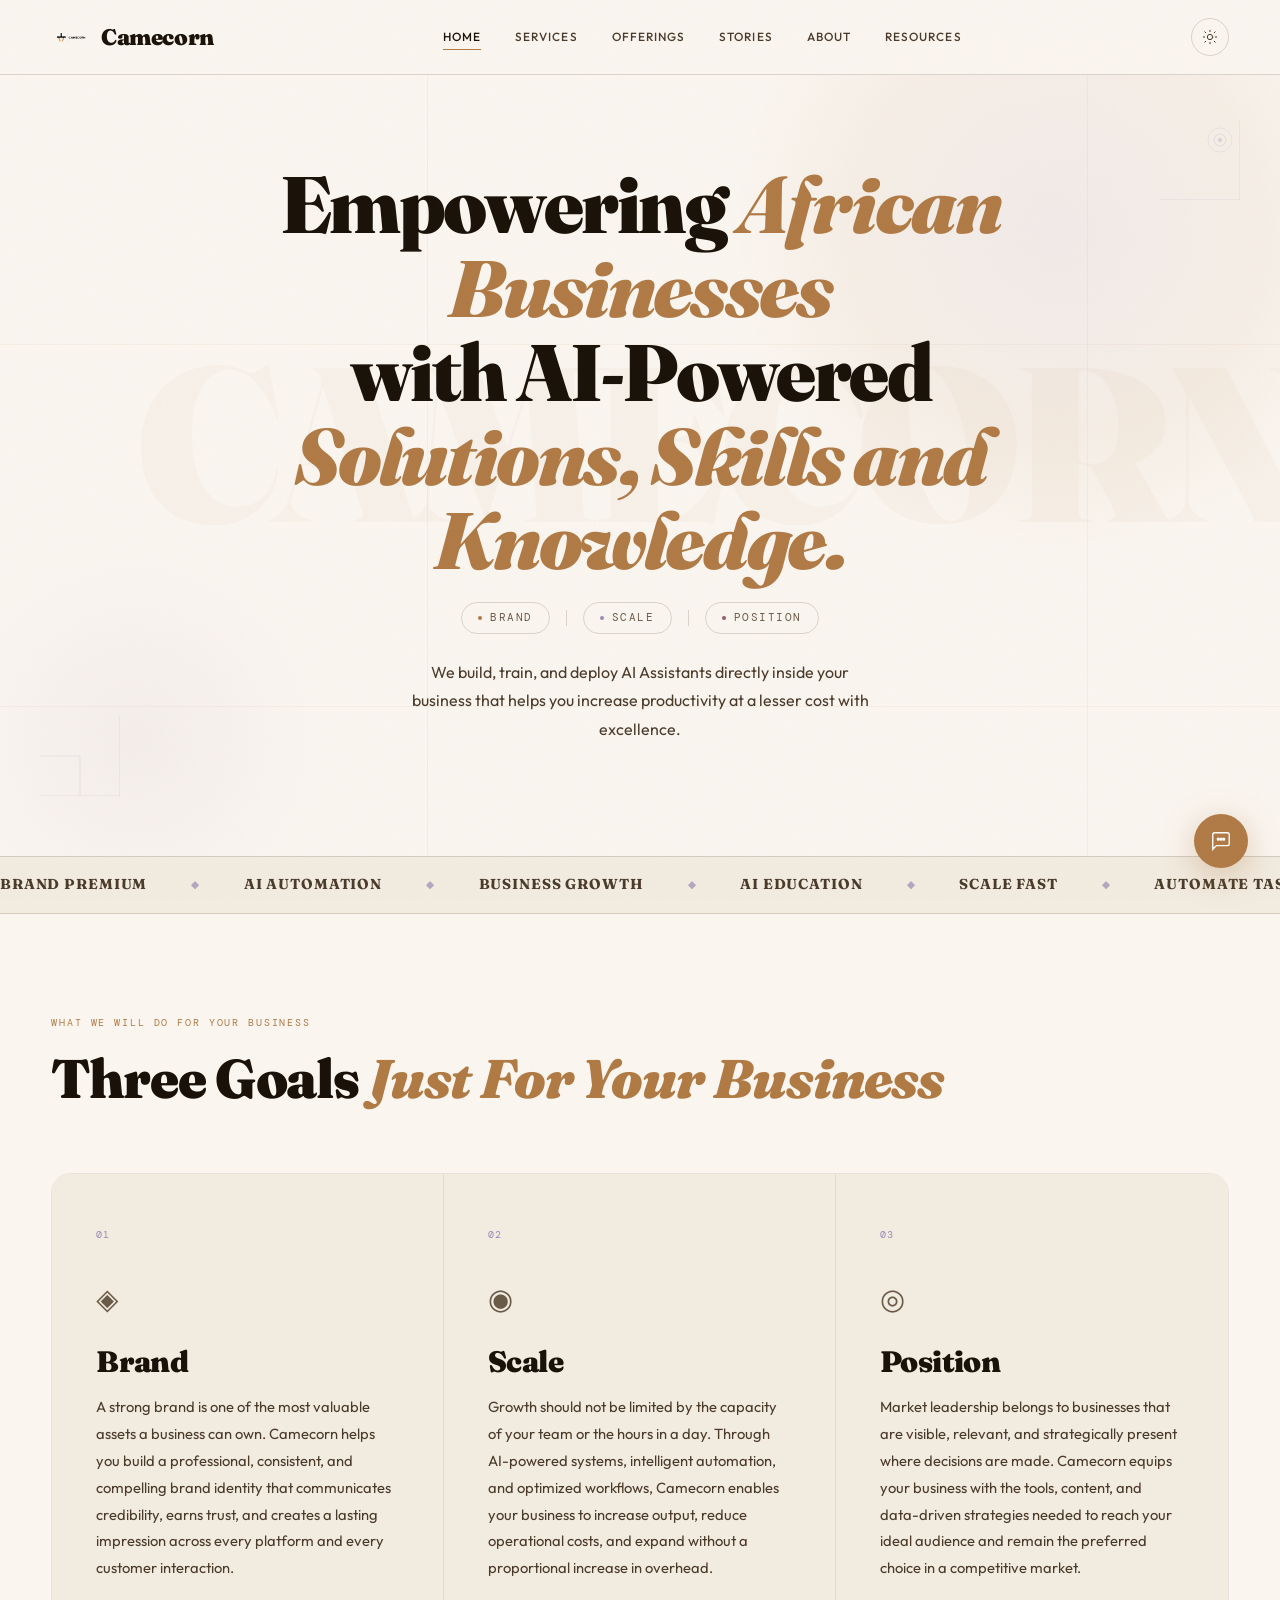
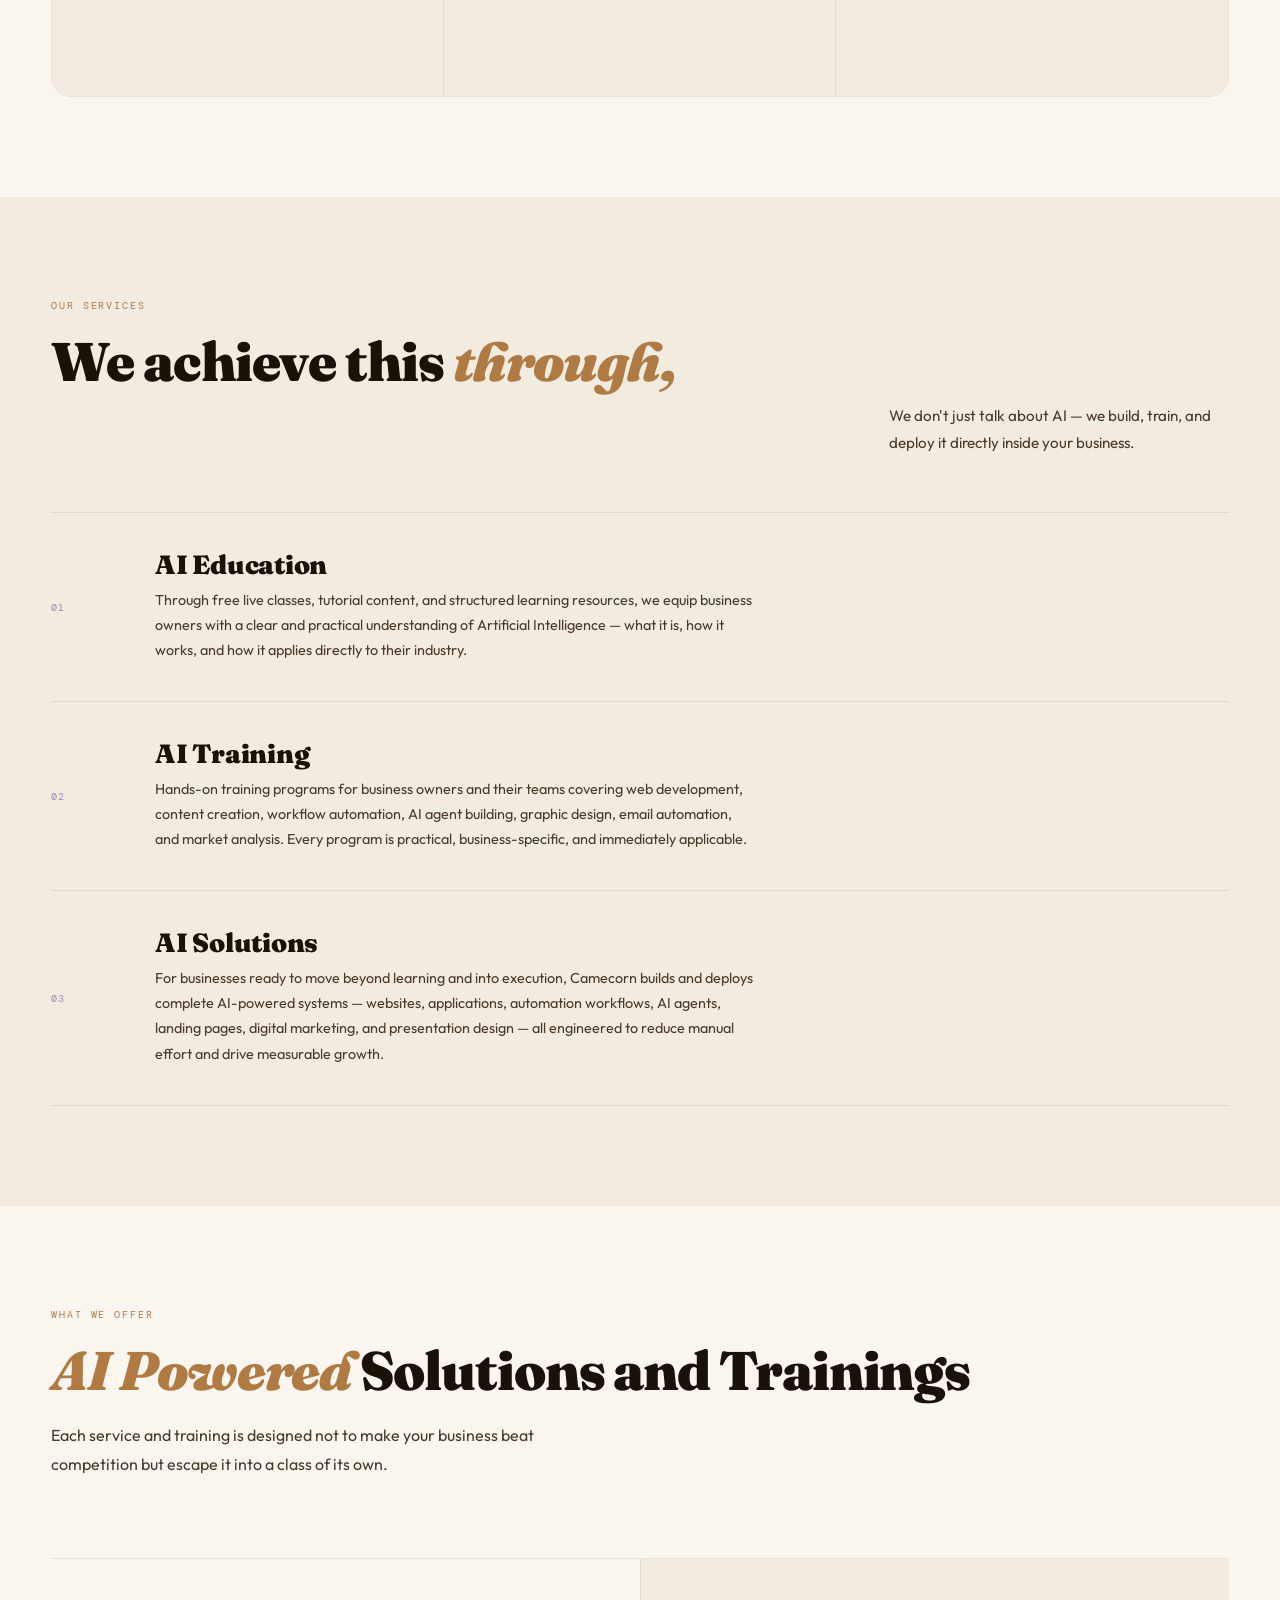
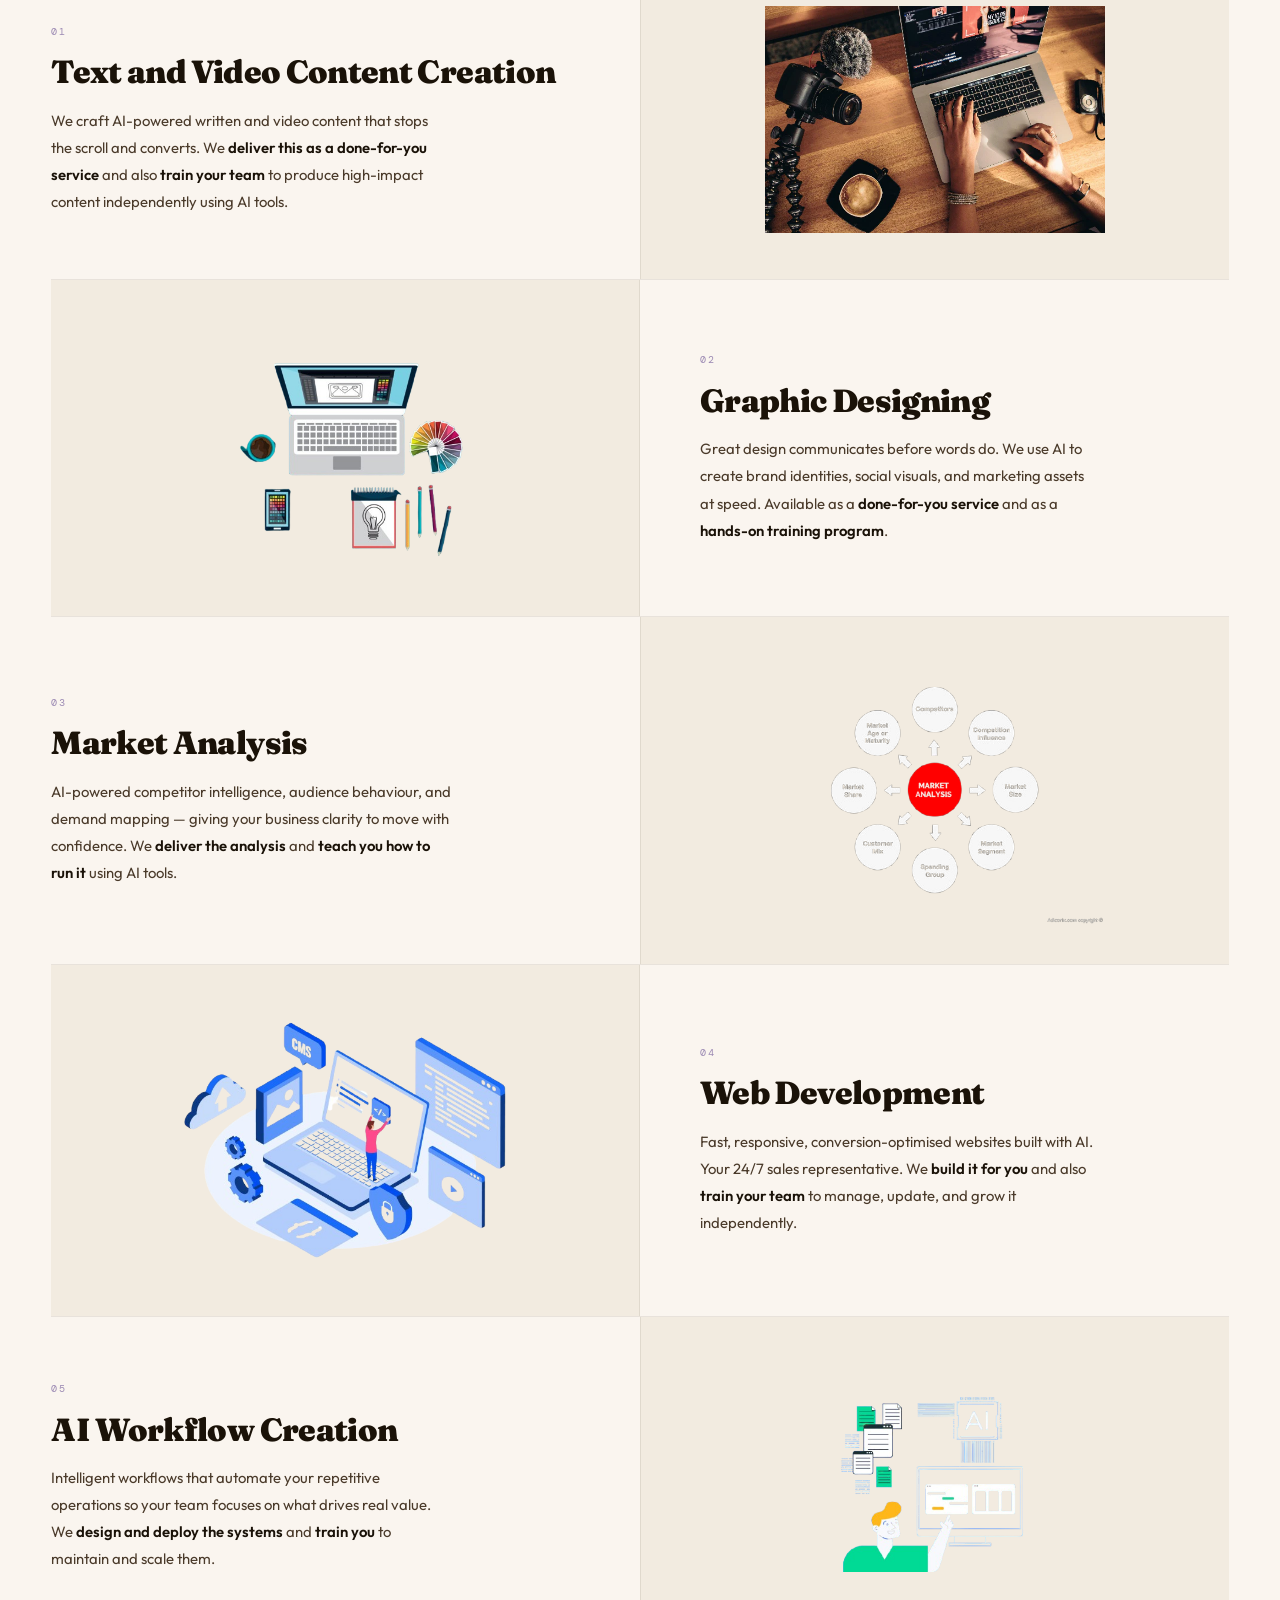
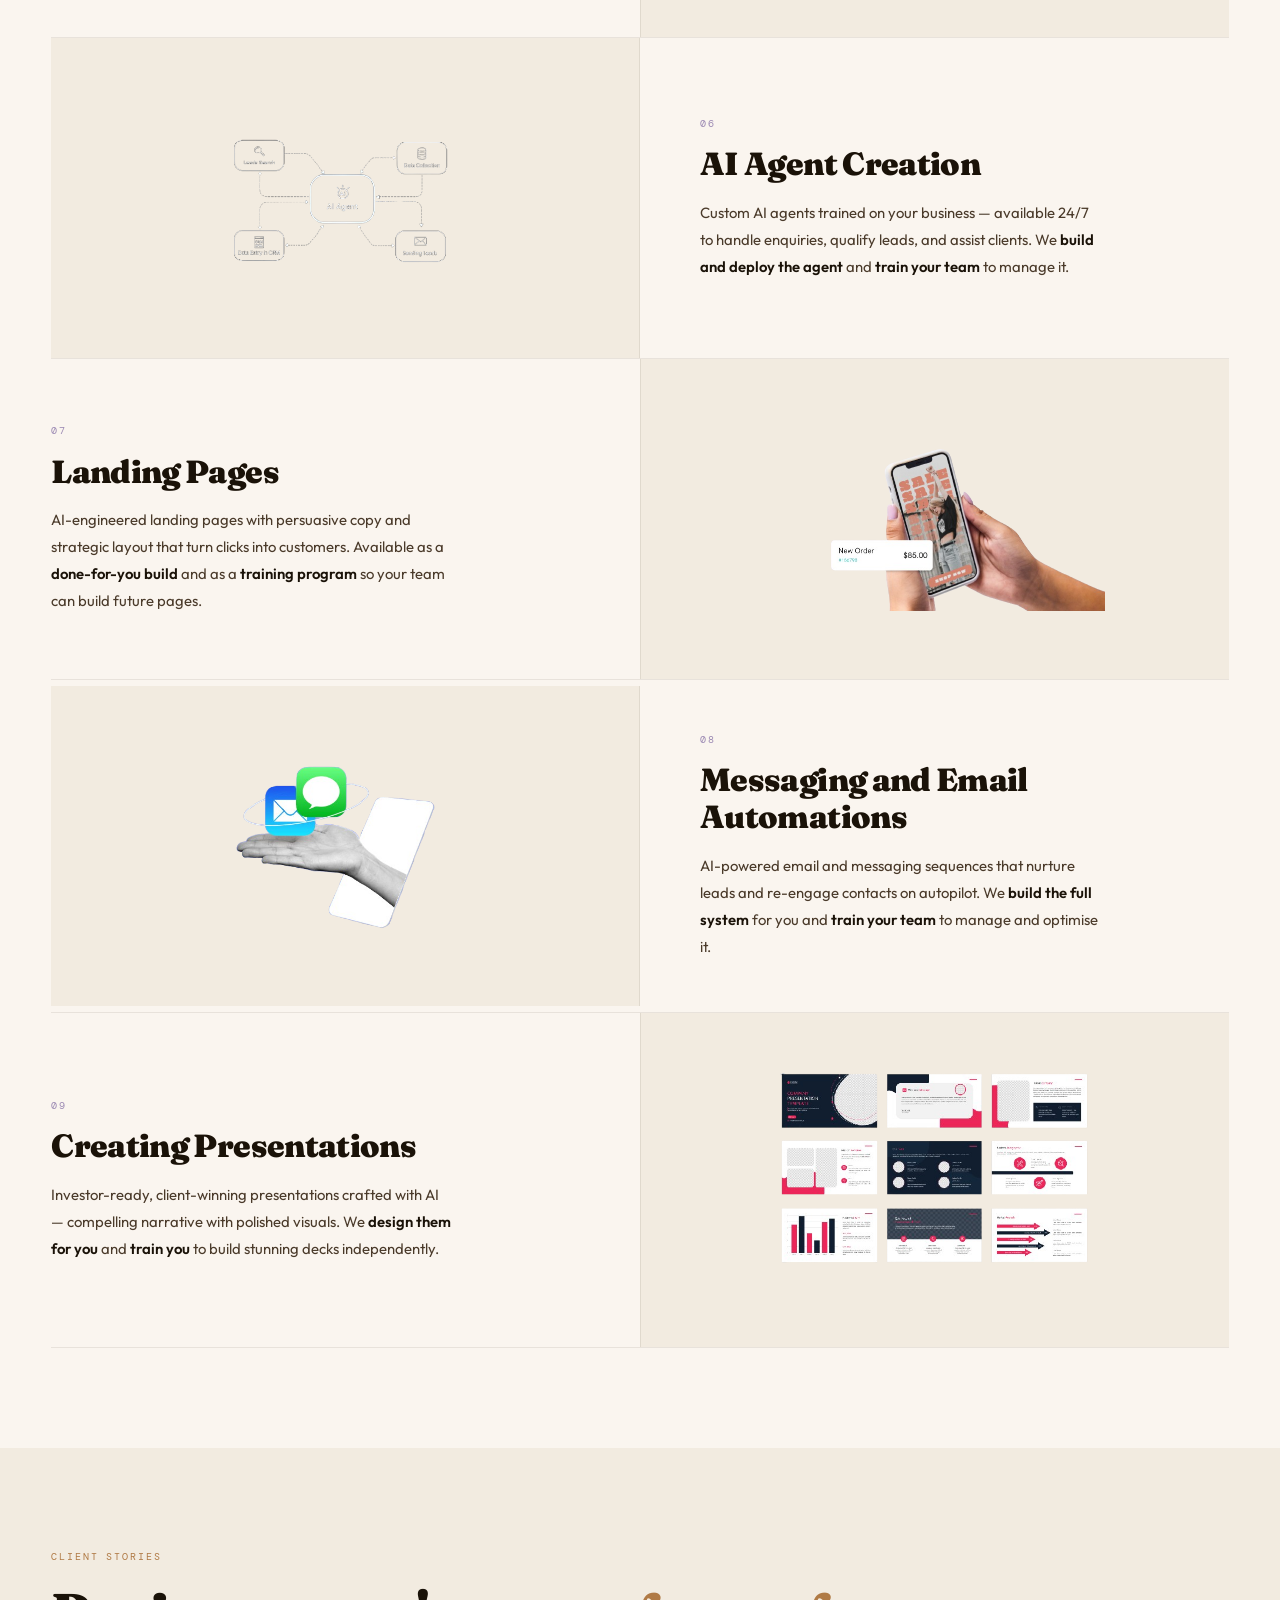
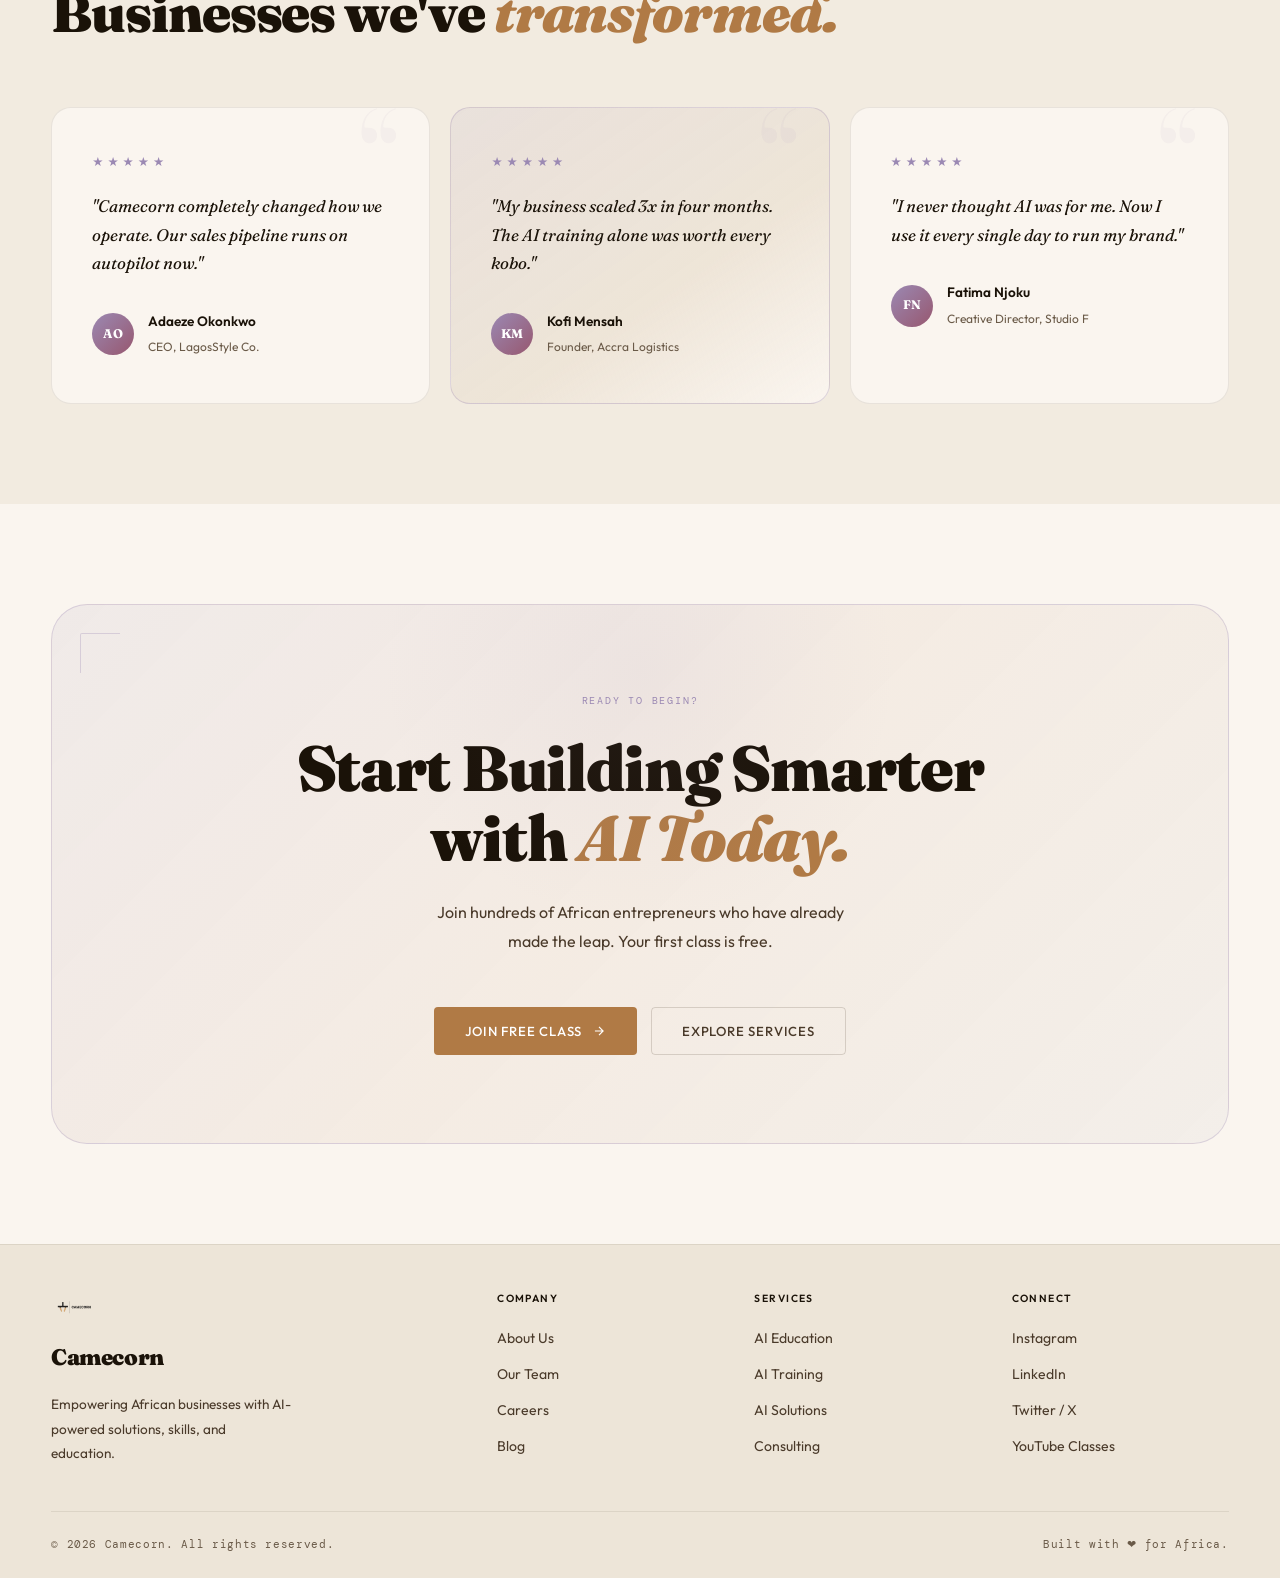
==== index.html @ fc7968c9 "Add files via upload added all html,css and js files" ====
<!DOCTYPE html>
<html lang="en" data-theme="light">
<head>
<meta charset="UTF-8">
<meta name="viewport" content="width=device-width, initial-scale=1.0">
<title>Camecorn — AI-Powered Solutions for African Businesses</title>
<link rel="preconnect" href="https://fonts.googleapis.com">
<link rel="preconnect" href="https://fonts.gstatic.com" crossorigin>
<link href="https://fonts.googleapis.com/css2?family=Fraunces:ital,opsz,wght@0,9..144,400;0,9..144,600;0,9..144,700;0,9..144,900;1,9..144,400;1,9..144,700&family=Outfit:wght@300;400;500;600&family=DM+Mono:wght@400;500&display=swap" rel="stylesheet">
<link rel="stylesheet" href="styles.css">
</head>
<body>

<div class="noise-overlay"></div>

<!-- HEADER -->
<header class="header" id="header">
  <div class="container nav">
    <a href="index.html" class="logo-wrap">
      <img src="hero-image.png" alt="Camecorn" class="logo-img">
      <span class="logo-text">Camecorn</span>
    </a>
    <nav class="nav-links" id="navLinks">
      <a href="#hero" class="nav-link">Home</a>
      <a href="#services" class="nav-link">Services</a>
      <a href="#offerings" class="nav-link">Offerings</a>
      <a href="#testimonials" class="nav-link">Stories</a>
      <a href="about.html" class="nav-link">About</a>
      <a href="resources.html" class="nav-link">Resources</a>
    </nav>
    <div class="nav-right">
      <button class="theme-toggle" id="themeToggle" aria-label="Toggle theme">
        <svg class="icon-sun" viewBox="0 0 24 24" fill="none" stroke="currentColor" stroke-width="1.5" stroke-linecap="round" stroke-linejoin="round">
          <circle cx="12" cy="12" r="4"/><line x1="12" y1="2" x2="12" y2="4"/><line x1="12" y1="20" x2="12" y2="22"/>
          <line x1="4.22" y1="4.22" x2="5.64" y2="5.64"/><line x1="18.36" y1="18.36" x2="19.78" y2="19.78"/>
          <line x1="2" y1="12" x2="4" y2="12"/><line x1="20" y1="12" x2="22" y2="12"/>
          <line x1="4.22" y1="19.78" x2="5.64" y2="18.36"/><line x1="18.36" y1="5.64" x2="19.78" y2="4.22"/>
        </svg>
        <svg class="icon-moon" viewBox="0 0 24 24" fill="none" stroke="currentColor" stroke-width="1.5" stroke-linecap="round" stroke-linejoin="round">
          <path d="M21 12.79A9 9 0 1 1 11.21 3 7 7 0 0 0 21 12.79z"/>
        </svg>
      </button>
    </div>
    <button class="hamburger" id="hamburger" aria-label="Menu">
      <span></span><span></span><span></span>
    </button>
  </div>
</header>

<!-- MOBILE MENU -->
<div class="mobile-menu" id="mobileMenu">
  <a href="#hero">Home</a>
  <a href="#services">Services</a>
  <a href="#offerings">Offerings</a>
  <a href="#testimonials">Stories</a>
  <a href="about.html">About</a>
  <a href="resources.html">Resources</a>
  <a href="#cta" class="btn-primary-mobile">Join Free Class →</a>
</div>

<!-- HERO -->
<section class="hero-section" id="hero">
  <div class="embers" id="embers"></div>

  <div class="hero-grid-lines">
    <div class="hgl hgl-v1"></div>
    <div class="hgl hgl-v2"></div>
    <div class="hgl hgl-h1"></div>
    <div class="hgl hgl-h2"></div>
  </div>

  <div class="hero-watermark" aria-hidden="true">CAMECORN</div>

  <div class="container hero-inner-text">

    

    <h1 class="hero-heading reveal-up" data-delay="100">
      Empowering <em>African Businesses</em><br>
      with AI-Powered <em>Solutions,
      Skills and Knowledge.</em>
    </h1>

    <!-- Brand / Scale / Position centred under headline -->
    <div class="hero-pillars reveal-up" data-delay="220">
      <div class="hero-pill brand">
        <span class="pdot"></span> Brand
      </div>
      <div class="hero-pill-divider"></div>
      <div class="hero-pill scale">
        <span class="pdot"></span> Scale
      </div>
      <div class="hero-pill-divider"></div>
      <div class="hero-pill pos">
        <span class="pdot"></span> Position
      </div>
    </div>

    <p class="hero-sub reveal-up" data-delay="320">
      We build, train, and deploy AI Assistants directly inside your business that helps you increase productivity at a lesser cost with excellence.
    </p>

  </div>

  <div class="hero-corner hero-corner-tr" aria-hidden="true">
    <svg viewBox="0 0 80 80" fill="none" xmlns="http://www.w3.org/2000/svg">
      <path d="M80 0 L80 80 L0 80" stroke="currentColor" stroke-width="1" opacity="0.2"/>
      <circle cx="60" cy="20" r="12" stroke="currentColor" stroke-width="0.8" opacity="0.18"/>
      <circle cx="60" cy="20" r="6" stroke="currentColor" stroke-width="0.8" opacity="0.25"/>
      <circle cx="60" cy="20" r="2" fill="currentColor" opacity="0.3"/>
    </svg>
  </div>
  <div class="hero-corner hero-corner-bl" aria-hidden="true">
    <svg viewBox="0 0 80 80" fill="none" xmlns="http://www.w3.org/2000/svg">
      <path d="M0 80 L80 80 L80 0" stroke="currentColor" stroke-width="1" opacity="0.2"/>
      <line x1="0" y1="40" x2="40" y2="40" stroke="currentColor" stroke-width="0.8" opacity="0.2"/>
      <line x1="40" y1="80" x2="40" y2="40" stroke="currentColor" stroke-width="0.8" opacity="0.2"/>
    </svg>
  </div>
</section>

<!-- MARQUEE TICKER -->
<div class="marquee-wrap">
  <div class="marquee-track">
    <span>Brand Premium</span><span class="dot">◆</span>
    <span>AI Automation</span><span class="dot">◆</span>
    <span>Business Growth</span><span class="dot">◆</span>
    <span>AI Education</span><span class="dot">◆</span>
    <span>Scale Fast</span><span class="dot">◆</span>
    <span>Automate Tasks</span><span class="dot">◆</span>
    <span>Innovate with AI</span><span class="dot">◆</span>
    <span>Position Visibly</span><span class="dot">◆</span>
    <span>AI Training</span><span class="dot">◆</span>
    <span>Scale Fast</span><span class="dot">◆</span>
    <span>Innovate with AI</span><span class="dot">◆</span>
    <span>Brand Premium</span><span class="dot">◆</span>
  </div>
</div>

<!-- PILLARS -->
<section class="section pillars-section" id="pillars">
  <div class="container">
    <div class="section-label reveal-up">What We Will Do For Your Business</div>
    <h2 class="section-heading reveal-up" data-delay="100">Three Goals <em>Just For Your Business</em></h2>
    <div class="pillars-grid">
      <div class="pillar-card reveal-up" data-delay="0">
        <div class="pillar-num">01</div>
        <div class="pillar-icon">◈</div>
        <h3>Brand</h3>
        <p>A strong brand is one of the most valuable assets a business can own. Camecorn helps you build a professional, consistent, and compelling brand identity that communicates credibility, earns trust, and creates a lasting impression across every platform and every customer interaction.</p>
        <div class="pillar-arrow">→</div>
      </div>
      <div class="pillar-card reveal-up" data-delay="150">
        <div class="pillar-num">02</div>
        <div class="pillar-icon">◉</div>
        <h3>Scale</h3>
        <p>Growth should not be limited by the capacity of your team or the hours in a day. Through AI-powered systems, intelligent automation, and optimized workflows, Camecorn enables your business to increase output, reduce operational costs, and expand without a proportional increase in overhead.</p>
        <div class="pillar-arrow">→</div>
      </div>
      <div class="pillar-card reveal-up" data-delay="300">
        <div class="pillar-num">03</div>
        <div class="pillar-icon">◎</div>
        <h3>Position</h3>
        <p>Market leadership belongs to businesses that are visible, relevant, and strategically present where decisions are made. Camecorn equips your business with the tools, content, and data-driven strategies needed to reach your ideal audience and remain the preferred choice in a competitive market.</p>
        <div class="pillar-arrow">→</div>
      </div>
    </div>
  </div>
</section>

<!-- SERVICES -->
<section class="section services-section" id="services">
  <div class="container">
    <div class="services-header">
      <div>
        <div class="section-label reveal-up">Our Services</div>
        <h2 class="section-heading reveal-up" data-delay="100">We achieve this <em>through,</em></h2>
      </div>
      <p class="services-desc reveal-up" data-delay="200">We don't just talk about AI — we build, train, and deploy it directly inside your business.</p>
    </div>
    <div class="services-list">
      <div class="service-row reveal-up" data-delay="0">
        <div class="service-num">01</div>
        <div class="service-content">
          <h3>AI Education</h3>
          <p>Through free live classes, tutorial content, and structured learning resources, we equip business owners with a clear and practical understanding of Artificial Intelligence — what it is, how it works, and how it applies directly to their industry.</p>
        </div>
      </div>
      <div class="service-row reveal-up" data-delay="100">
        <div class="service-num">02</div>
        <div class="service-content">
          <h3>AI Training</h3>
          <p>Hands-on training programs for business owners and their teams covering web development, content creation, workflow automation, AI agent building, graphic design, email automation, and market analysis. Every program is practical, business-specific, and immediately applicable.</p>
        </div>
      </div>
      <div class="service-row reveal-up" data-delay="200">
        <div class="service-num">03</div>
        <div class="service-content">
          <h3>AI Solutions</h3>
          <p>For businesses ready to move beyond learning and into execution, Camecorn builds and deploys complete AI-powered systems — websites, applications, automation workflows, AI agents, landing pages, digital marketing, and presentation design — all engineered to reduce manual effort and drive measurable growth.</p>
        </div>
      </div>
    </div>
  </div>
</section>

<!-- OFFERINGS -->
<section class="section offerings-section" id="offerings">
  <div class="container">
    <div class="section-label reveal-up">WHAT WE OFFER</div>
    <h2 class="section-heading reveal-up" data-delay="100"><em>AI Powered</em> Solutions and Trainings</h2>
    <p class="offerings-intro reveal-up" data-delay="200">Each service and training is designed not to make your business beat competition but escape it into a class of its own.</p>

    <div class="offerings-grid">

      <div class="offering-row reveal-up" data-delay="0">
        <div class="offering-content">
          <div class="offering-tag">01</div>
          <h3>Text and Video Content Creation</h3>
          <p>We craft AI-powered written and video content that stops the scroll and converts. We <strong>deliver this as a done-for-you service</strong> and also <strong>train your team</strong> to produce high-impact content independently using AI tools.</p>
        </div>
        <div class="offering-visual">
          <div class="offering-img-wrap">
            <div class=>
              <img src="content creation.webp" alt="Content Creation" class="offering-img" data-slot="1">
              <div class="offering-img-placeholder"><span>01</span><small>Add your image</small></div>
            </div>
          </div>
        </div>
      </div>

      <div class="offering-row reverse reveal-up" data-delay="100">
        <div class="offering-visual">
          <div class="offering-img-wrap">
            <div class=>
              <img src="graphics-removebg-preview.png" alt="Graphic Design" class="offering-img" data-slot="2">
              <div class="offering-img-placeholder"><span>02</span><small>Add your image</small></div>
            </div>
          </div>
        </div>
        <div class="offering-content">
          <div class="offering-tag">02</div>
          <h3>Graphic Designing</h3>
          <p>Great design communicates before words do. We use AI to create brand identities, social visuals, and marketing assets at speed. Available as a <strong>done-for-you service</strong> and as a <strong>hands-on training program</strong>.</p>
        </div>
      </div>

      <div class="offering-row reveal-up" data-delay="0">
        <div class="offering-content">
          <div class="offering-tag">03</div>
          <h3>Market Analysis</h3>
          <p>AI-powered competitor intelligence, audience behaviour, and demand mapping — giving your business clarity to move with confidence. We <strong>deliver the analysis</strong> and <strong>teach you how to run it</strong> using AI tools.</p>
        </div>
        <div class="offering-visual">
          <div class="offering-img-wrap">
            <div class=>
              <img src="Market-Analysis-Steps-by-Adloonix-removebg-preview.png" alt="Market Analysis" class="offering-img" data-slot="3">
              <div class="offering-img-placeholder"><span>03</span><small>Add your image</small></div>
            </div>
          </div>
        </div>
      </div>

      <div class="offering-row reverse reveal-up" data-delay="100">
        <div class="offering-visual">
          <div class="offering-img-wrap">
            <div class=>
              <img src="Best_Web_Designing_Company-min-removebg-preview.png" alt="Web Development" class="offering-img" data-slot="4">
              <div class="offering-img-placeholder"><span>04</span><small>Add your image</small></div>
            </div>
          </div>
        </div>
        <div class="offering-content">
          <div class="offering-tag">04</div>
          <h3>Web Development</h3>
          <p>Fast, responsive, conversion-optimised websites built with AI. Your 24/7 sales representative. We <strong>build it for you</strong> and also <strong>train your team</strong> to manage, update, and grow it independently.</p>
        </div>
      </div>

      <div class="offering-row reveal-up" data-delay="0">
        <div class="offering-content">
          <div class="offering-tag">05</div>
          <h3>AI Workflow Creation</h3>
          <p>Intelligent workflows that automate your repetitive operations so your team focuses on what drives real value. We <strong>design and deploy the systems</strong> and <strong>train you</strong> to maintain and scale them.</p>
        </div>
        <div class="offering-visual">
          <div class="offering-img-wrap">
            <div class=>
              <img src="workflow-removebg-preview.png" alt="AI Workflow" class="offering-img" data-slot="5">
              <div class="offering-img-placeholder"><span>05</span><small>Add your image</small></div>
            </div>
          </div>
        </div>
      </div>

      <div class="offering-row reverse reveal-up" data-delay="100">
        <div class="offering-visual">
          <div class="offering-img-wrap">
            <div class=>
              <img src="unnamed__3_-removebg-preview.png" alt="AI Agent Creation" class="offering-img" data-slot="6">
              <div class="offering-img-placeholder"><span>06</span><small>Add your image</small></div>
            </div>
          </div>
        </div>
        <div class="offering-content">
          <div class="offering-tag">06</div>
          <h3>AI Agent Creation</h3>
          <p>Custom AI agents trained on your business — available 24/7 to handle enquiries, qualify leads, and assist clients. We <strong>build and deploy the agent</strong> and <strong>train your team</strong> to manage it.</p>
        </div>
      </div>

      <div class="offering-row reveal-up" data-delay="0">
        <div class="offering-content">
          <div class="offering-tag">07</div>
          <h3>Landing Pages</h3>
          <p>AI-engineered landing pages with persuasive copy and strategic layout that turn clicks into customers. Available as a <strong>done-for-you build</strong> and as a <strong>training program</strong> so your team can build future pages.</p>
        </div>
        <div class="offering-visual">
          <div class="offering-img-wrap">
            <div class=>
              <img src="Blog-345-How-to-Create-a-landing-page-that-sells-AUCA-removebg-preview.png" alt="Landing Pages" class="offering-img" data-slot="7">
              <div class="offering-img-placeholder"><span>07</span><small>Add your image</small></div>
            </div>
          </div>
        </div>
      </div>

      <div class="offering-row reverse reveal-up" data-delay="100">
        <div class="offering-visual">
          <div class="offering-img-wrap">
            <div class=>
              <img src="email messaging.png" alt="Email Automation" class="offering-img" data-slot="8">
              <div class="offering-img-placeholder"><span>08</span><small>Add your image</small></div>
            </div>
          </div>
        </div>
        <div class="offering-content">
          <div class="offering-tag">08</div>
          <h3>Messaging and Email Automations</h3>
          <p>AI-powered email and messaging sequences that nurture leads and re-engage contacts on autopilot. We <strong>build the full system</strong> for you and <strong>train your team</strong> to manage and optimise it.</p>
        </div>
      </div>

      <div class="offering-row reveal-up" data-delay="0">
        <div class="offering-content">
          <div class="offering-tag">09</div>
          <h3>Creating Presentations</h3>
          <p>Investor-ready, client-winning presentations crafted with AI — compelling narrative with polished visuals. We <strong>design them for you</strong> and <strong>train you</strong> to build stunning decks independently.</p>
        </div>
        <div class="offering-visual">
          <div class="offering-img-wrap">
            <div class=>
              <img src="powerpoint-removebg-preview.png" alt="Presentations" class="offering-img" data-slot="9">
              <div class="offering-img-placeholder"><span>09</span><small>Add your image</small></div>
            </div>
          </div>
        </div>
      </div>

    </div>
  </div>
</section>

<!-- TESTIMONIALS -->
<section class="section testimonials-section" id="testimonials">
  <div class="container">
    <div class="section-label reveal-up">Client Stories</div>
    <h2 class="section-heading reveal-up" data-delay="100">Businesses we've <em>transformed.</em></h2>
    <div class="testimonials-grid">
      <div class="testi-card reveal-up" data-delay="0">
        <div class="testi-stars">★★★★★</div>
        <blockquote>"Camecorn completely changed how we operate. Our sales pipeline runs on autopilot now."</blockquote>
        <div class="testi-author">
          <div class="testi-avatar">AO</div>
          <div><strong>Adaeze Okonkwo</strong><span>CEO, LagosStyle Co.</span></div>
        </div>
      </div>
      <div class="testi-card featured reveal-up" data-delay="150">
        <div class="testi-stars">★★★★★</div>
        <blockquote>"My business scaled 3x in four months. The AI training alone was worth every kobo."</blockquote>
        <div class="testi-author">
          <div class="testi-avatar">KM</div>
          <div><strong>Kofi Mensah</strong><span>Founder, Accra Logistics</span></div>
        </div>
      </div>
      <div class="testi-card reveal-up" data-delay="300">
        <div class="testi-stars">★★★★★</div>
        <blockquote>"I never thought AI was for me. Now I use it every single day to run my brand."</blockquote>
        <div class="testi-author">
          <div class="testi-avatar">FN</div>
          <div><strong>Fatima Njoku</strong><span>Creative Director, Studio F</span></div>
        </div>
      </div>
    </div>
  </div>
</section>

<!-- CTA -->
<section class="section cta-section" id="cta">
  <div class="container">
    <div class="cta-inner reveal-up">
      <div class="cta-label">Ready to Begin?</div>
      <h2 class="cta-heading">Start Building Smarter<br>with <em>AI Today.</em></h2>
      <p>Join hundreds of African entrepreneurs who have already made the leap. Your first class is free.</p>
      <div class="cta-actions">
        <button class="btn-primary magnetic" data-magnetic>
          Join Free Class
          <svg width="14" height="14" viewBox="0 0 24 24" fill="none" stroke="currentColor" stroke-width="2"><path d="M5 12h14M12 5l7 7-7 7"/></svg>
        </button>
        <button class="btn-ghost-light magnetic" data-magnetic>Explore Services</button>
      </div>
    </div>
  </div>
</section>

<!-- FOOTER -->
<footer class="footer">
  <div class="container footer-inner">
    <div class="footer-brand">
      <img src="hero-image.png" alt="Camecorn" style="width:44px;opacity:0.85;">
      <span class="logo-text">Camecorn</span>
      <p>Empowering African businesses with AI-powered solutions, skills, and education.</p>
    </div>
    <div class="footer-links">
      <div class="footer-col">
        <strong>Company</strong>
        <a href="about.html">About Us</a>
        <a href="#">Our Team</a>
        <a href="#">Careers</a>
        <a href="#">Blog</a>
      </div>
      <div class="footer-col">
        <strong>Services</strong>
        <a href="#services">AI Education</a>
        <a href="#services">AI Training</a>
        <a href="#services">AI Solutions</a>
        <a href="#">Consulting</a>
      </div>
      <div class="footer-col">
        <strong>Connect</strong>
        <a href="#">Instagram</a>
        <a href="#">LinkedIn</a>
        <a href="#">Twitter / X</a>
        <a href="resources.html">YouTube Classes</a>
      </div>
    </div>
  </div>
  <div class="footer-bottom container">
    <p>© 2026 Camecorn. All rights reserved.</p>
    <p>Built with ❤ for Africa.</p>
  </div>
</footer>

<!-- CHATBOT — icon only -->
<div class="chatbot-trigger" id="chatbotTrigger" aria-label="Open AI Assistant">
  <svg viewBox="0 0 24 24" fill="none" stroke="currentColor" stroke-width="1.5" class="chat-icon-open">
    <path d="M21 15a2 2 0 0 1-2 2H7l-4 4V5a2 2 0 0 1 2-2h14a2 2 0 0 1 2 2z"/>
    <circle cx="9" cy="10" r="1" fill="currentColor"/>
    <circle cx="12" cy="10" r="1" fill="currentColor"/>
    <circle cx="15" cy="10" r="1" fill="currentColor"/>
  </svg>
  <svg viewBox="0 0 24 24" fill="none" stroke="currentColor" stroke-width="2" class="chat-icon-close" style="display:none">
    <line x1="18" y1="6" x2="6" y2="18"/><line x1="6" y1="6" x2="18" y2="18"/>
  </svg>
</div>

<div class="chatbot-window" id="chatbotWindow">
  <div class="chatbot-header">
    <div class="chatbot-header-info">
      <div class="chatbot-avatar">
        <svg viewBox="0 0 24 24" fill="none" stroke="currentColor" stroke-width="1.5" width="20" height="20">
          <rect x="3" y="11" width="18" height="10" rx="2"/>
          <path d="M9 11V7a3 3 0 0 1 6 0v4"/>
          <circle cx="12" cy="16" r="1" fill="currentColor"/>
        </svg>
      </div>
      <div>
        <strong>Camecorn AI</strong>
        <span class="chatbot-status"><span class="chatbot-status-dot"></span> Online</span>
      </div>
    </div>
    <button class="chatbot-close" id="chatbotClose" aria-label="Close chat">
      <svg viewBox="0 0 24 24" fill="none" stroke="currentColor" stroke-width="2" width="16" height="16">
        <line x1="18" y1="6" x2="6" y2="18"/><line x1="6" y1="6" x2="18" y2="18"/>
      </svg>
    </button>
  </div>
  <div class="chatbot-messages" id="chatbotMessages">
    <div class="chat-msg bot">
      <div class="chat-bubble">Hello! 👋 I'm Camecorn's AI assistant. Ask me anything about our services, training programs, or how we can grow your business.</div>
    </div>
    <div class="chat-quick-replies" id="quickReplies">
      <button class="quick-reply" data-msg="What services do you offer?">Our Services</button>
      <button class="quick-reply" data-msg="Tell me about AI training programs">AI Training</button>
      <button class="quick-reply" data-msg="How much does it cost?">Pricing</button>
      <button class="quick-reply" data-msg="How do I get started?">Get Started</button>
    </div>
  </div>
  <div class="chatbot-input-area">
    <input type="text" class="chatbot-input" id="chatbotInput" placeholder="Ask me anything…" autocomplete="off">
    <button class="chatbot-send" id="chatbotSend" aria-label="Send">
      <svg viewBox="0 0 24 24" fill="none" stroke="currentColor" stroke-width="2" width="16" height="16">
        <line x1="22" y1="2" x2="11" y2="13"/><polygon points="22 2 15 22 11 13 2 9 22 2"/>
      </svg>
    </button>
  </div>
</div>

<script src="main.js"></script>
</body>
</html>
---- styles.css ----
/* =============================================
   CAMECORN — WARM EARTH EDITORIAL
   Palette: #b07a45 · #af635a · #97576f · #49506e · #9b89b3 · #FFFFFF
============================================= */

@import url('https://fonts.googleapis.com/css2?family=Fraunces:ital,opsz,wght@0,9..144,400;0,9..144,600;0,9..144,700;0,9..144,900;1,9..144,400;1,9..144,700&family=Outfit:wght@300;400;500;600&family=DM+Mono:wght@400;500&display=swap');

:root {
  --font-display: 'Fraunces', Georgia, serif;
  --font-body:    'Outfit', system-ui, sans-serif;
  --font-mono:    'DM Mono', monospace;
  --sp-xl:  70px;
  --sp-2xl: 100px;
  --sp-lg:  45px;
  --r-sm: 4px; --r-md: 10px; --r-lg: 20px; --r-xl: 36px;
  --ease: cubic-bezier(0.23, 1, 0.32, 1);
}

:root, [data-theme="light"] {
  --bg:            #faf5ef;
  --bg-2:          #f2ebe0;
  --bg-3:          #e9dfd2;
  --fg:            #1a1208;
  --text:          #4a3a2a;
  --text-muted:    #6a5a48;
  --accent:        #b07a45;
  --accent-alt:    #af635a;
  --accent-mauve:  #97576f;
  --accent-slate:  #49506e;
  --accent-lav:    #9b89b3;
  --accent-glow:   rgba(176,122,69,0.08);
  --accent-border: rgba(176,122,69,0.28);
  --lav-glow:      rgba(155,137,179,0.10);
  --lav-border:    rgba(155,137,179,0.30);
  --border:        rgba(74,58,42,0.10);
  --border-soft:   rgba(74,58,42,0.18);
  --surface:       rgba(250,245,239,0.96);
  --noise-opacity: 0.022;
  --footer-bg:     #ede5d8;
  --offering-bg:   rgba(242,235,224,0.7);
  --offering-border: rgba(176,122,69,0.22);
}

[data-theme="dark"] {
  --bg:            #0e0c0b;
  --bg-2:          #161210;
  --bg-3:          #1e1916;
  --fg:            #f5ede4;
  --text:          #c8b49a;
  --text-muted:    #8a7a68;
  --accent:        #b07a45;
  --accent-alt:    #af635a;
  --accent-mauve:  #97576f;
  --accent-slate:  #49506e;
  --accent-lav:    #9b89b3;
  --accent-glow:   rgba(176,122,69,0.10);
  --accent-border: rgba(176,122,69,0.22);
  --lav-glow:      rgba(155,137,179,0.10);
  --lav-border:    rgba(155,137,179,0.22);
  --border:        rgba(200,180,154,0.07);
  --border-soft:   rgba(200,180,154,0.13);
  --surface:       rgba(22,18,16,0.95);
  --noise-opacity: 0.030;
  --footer-bg:     #090806;
  --offering-bg:   rgba(22,18,16,0.6);
  --offering-border: rgba(176,122,69,0.18);
}

/* RESET */
*, *::before, *::after { margin:0; padding:0; box-sizing:border-box; }
html { scroll-behavior:smooth; font-size:16px; }
body {
  font-family: var(--font-body);
  background: var(--bg);
  color: var(--text);
  line-height: 1.65;
  overflow-x: hidden;
  transition: background 0.4s ease, color 0.4s ease;
}
h1,h2,h3,h4,h5 {
  font-family: var(--font-display);
  line-height: 1.08;
  font-weight: 900;
  letter-spacing: -0.02em;
}
em { font-style: italic; color: var(--accent); }
img { max-width:100%; display:block; }
a { text-decoration:none; color:inherit; }
button { cursor:pointer; }

/* NOISE */
.noise-overlay {
  position:fixed; inset:0; pointer-events:none; z-index:9999;
  opacity: var(--noise-opacity);
  background-image: url("data:image/svg+xml,%3Csvg viewBox='0 0 256 256' xmlns='http://www.w3.org/2000/svg'%3E%3Cfilter id='noise'%3E%3CfeTurbulence type='fractalNoise' baseFrequency='0.9' numOctaves='4' stitchTiles='stitch'/%3E%3C/filter%3E%3Crect width='100%25' height='100%25' filter='url(%23noise)'/%3E%3C/svg%3E");
  background-size: 200px 200px;
}

/* CONTAINER */
.container { width:92%; max-width:1200px; margin:0 auto; }

/* ============ HEADER ============ */
.header {
  position: fixed;
  top:0; left:0; right:0;
  z-index: 1000;
  background: var(--surface);
  backdrop-filter: blur(24px);
  -webkit-backdrop-filter: blur(24px);
  border-bottom: 1px solid var(--border-soft);
  transition: background 0.5s ease;
}
.nav {
  display:flex; align-items:center; justify-content:space-between;
  padding: 18px 0;
}
.logo-wrap { display:flex; align-items:center; gap:12px; }
.logo-img { width:38px; height:auto; }
.logo-text {
  font-family: var(--font-display);
  font-size: 1.4rem; font-weight:900; color:var(--fg); letter-spacing:-0.02em;
}
.nav-links { display:flex; gap:34px; list-style:none; }
.nav-link {
  font-family: var(--font-body);
  font-size: 0.74rem; font-weight:500; color:var(--text);
  letter-spacing: 0.09em; text-transform:uppercase;
  position:relative; transition:color 0.3s;
}
.nav-link::after {
  content:''; position:absolute; bottom:-3px; left:0;
  width:0; height:1px; background:var(--accent);
  transition: width 0.35s var(--ease);
}
.nav-link:hover { color:var(--fg); }
.nav-link:hover::after, .nav-link.active::after { width:100%; }
.nav-link.active { color:var(--fg); }

.nav-right { display:flex; align-items:center; gap:14px; }

.theme-toggle {
  width:38px; height:38px; border-radius:50%;
  background:transparent; border:1px solid var(--border-soft);
  display:flex; align-items:center; justify-content:center;
  color:var(--text);
  transition: border-color 0.3s, background 0.3s, color 0.3s;
}
.theme-toggle:hover {
  border-color:var(--lav-border); background:var(--lav-glow); color:var(--accent-lav);
}
.theme-toggle svg { width:16px; height:16px; }
.icon-sun { display:none; } .icon-moon { display:block; }
[data-theme="light"] .icon-sun  { display:block; }
[data-theme="light"] .icon-moon { display:none; }
[data-theme="dark"]  .icon-sun  { display:none; }
[data-theme="dark"]  .icon-moon { display:block; }

.hamburger {
  display:none; flex-direction:column; gap:5px;
  background:none; border:none; padding:4px;
}
.hamburger span {
  display:block; width:22px; height:1.5px;
  background:var(--text); transition:all 0.3s ease; transform-origin:center;
}
.hamburger.open span:nth-child(1) { transform:translateY(6.5px) rotate(45deg); }
.hamburger.open span:nth-child(2) { opacity:0; }
.hamburger.open span:nth-child(3) { transform:translateY(-6.5px) rotate(-45deg); }

/* ============ MOBILE MENU ============ */
.mobile-menu {
  position:fixed; inset:0; background:var(--bg); z-index:900;
  display:flex; flex-direction:column; align-items:center; justify-content:center;
  gap:36px; opacity:0; pointer-events:none; transition:opacity 0.4s ease;
}
.mobile-menu.open { opacity:1; pointer-events:all; }
.mobile-menu a {
  font-family:var(--font-display); font-size:2.8rem; font-weight:900;
  color:var(--fg); letter-spacing:-0.02em; transition:color 0.3s;
}
.mobile-menu a:hover { color:var(--accent); }
.btn-primary-mobile {
  font-family:var(--font-body); font-size:0.85rem; font-weight:500;
  letter-spacing:0.08em; text-transform:uppercase;
  background:var(--accent); color:#fff; padding:14px 40px; border-radius:var(--r-sm);
}

/* ============ HERO ============ */
/* Nav height is ~74px; push hero down so nothing overlaps */
.hero-section {
  min-height: calc(100vh - 74px);
  margin-top: 30px;
  display:flex; align-items:center; justify-content:center;
  position:relative; overflow:hidden; background:var(--bg);
  padding: 80px 0 60px;
}
.hero-section::before {
  content:''; position:absolute; top:-15%; right:-8%;
  width:650px; height:650px;
  background:radial-gradient(ellipse at center,rgba(155,137,179,0.10) 0%,rgba(176,122,69,0.06) 45%,transparent 70%);
  pointer-events:none;
}
.hero-section::after {
  content:''; position:absolute; bottom:-10%; left:-5%;
  width:400px; height:400px;
  background:radial-gradient(ellipse at center,rgba(155,137,179,0.07) 0%,transparent 65%);
  pointer-events:none;
}
.hero-grid-lines { position:absolute; inset:0; pointer-events:none; }
.hgl { position:absolute; background:var(--accent-border); opacity:0.25; }
.hgl-v1 { top:0; bottom:0; left:33.33%; width:1px; }
.hgl-v2 { top:0; bottom:0; right:15%; width:1px; }
.hgl-h1 { left:0; right:0; top:38%; height:1px; }
.hgl-h2 { left:0; right:0; bottom:18%; height:1px; }

.hero-watermark {
  position:absolute; right:-2%; top:50%; transform:translateY(-50%);
  font-family:var(--font-display); font-size:clamp(100px,18vw,220px);
  font-weight:900; color:var(--accent); opacity:0.035;
  letter-spacing:-0.04em; white-space:nowrap;
  pointer-events:none; line-height:1; user-select:none;
}
.embers { position:absolute; inset:0; pointer-events:none; overflow:hidden; }
.ember-particle {
  position:absolute; width:2px; height:2px;
  background:var(--accent); border-radius:50%;
  animation:floatEmber linear infinite; opacity:0;
}
@keyframes floatEmber {
  0%   { transform:translateY(100vh) translateX(0) scale(1); opacity:0; }
  10%  { opacity:0.4; }
  90%  { opacity:0.12; }
  100% { transform:translateY(-100px) translateX(var(--drift)) scale(0.2); opacity:0; }
}

/* Hero inner — centred */
.hero-inner-text {
  position:relative; z-index:2; width:100%;
  text-align:center; display:flex; flex-direction:column; align-items:center;
}
.badge {
  display:inline-flex; align-items:center; gap:8px;
  font-family:var(--font-mono); font-size:0.68rem;
  letter-spacing:0.12em; text-transform:uppercase;
  color:var(--accent-lav); border:1px solid var(--lav-border);
  background:var(--lav-glow); padding:7px 16px;
  border-radius:100px; margin-bottom:28px;
}
.badge-dot {
  width:5px; height:5px; background:var(--accent-lav);
  border-radius:50%; animation:pulse 2.5s infinite;
}
@keyframes pulse {
  0%,100% { transform:scale(1); opacity:1; }
  50%      { transform:scale(1.8); opacity:0.4; }
}
.hero-heading {
  font-family:var(--font-display); font-size:clamp(2.6rem,7vw,5.0rem);
  font-weight:900; color:var(--fg);
  line-height:1.05; letter-spacing:-0.03em;
  margin-bottom:20px; max-width:900px;
  
}
.hero-heading em { color:var(--accent); font-style:italic; }
.hero-heading .lav-em { color:var(--accent-lav); font-style:italic; }

/* Brand / Scale / Position pills under headline */
.hero-pillars {
  display:flex; align-items:center; justify-content:center;
  gap:16px; flex-wrap:wrap; margin-bottom:24px;
}
.hero-pill {
  display:inline-flex; align-items:center; gap:8px;
  font-family:var(--font-mono); font-size:0.67rem;
  letter-spacing:0.14em; text-transform:uppercase;
  color:var(--text-muted); padding:6px 16px;
  border:1px solid var(--border-soft); border-radius:100px;
}
.hero-pill .pdot {
  width:4px; height:4px; border-radius:50%;
  display:inline-block; flex-shrink:0;
}
.hero-pill.brand .pdot  { background:var(--accent); }
.hero-pill.scale .pdot  { background:var(--accent-lav); }
.hero-pill.pos .pdot    { background:var(--accent-mauve); }

.hero-pill-divider { width:1px; height:16px; background:var(--border-soft); }

.hero-sub {
  font-size:1rem; font-weight:400; color:var(--text);
  max-width:480px; line-height:1.8; text-align:center;
}

.hero-corner { position:absolute; width:80px; height:80px; color:var(--accent-lav); }
.hero-corner-tr { top:90px; right:40px; }
.hero-corner-bl { bottom:60px; left:40px; }

/* ============ MARQUEE ============ */
.marquee-wrap {
  overflow:hidden; border-top:1px solid var(--border-soft);
  border-bottom:1px solid var(--border-soft);
  background:var(--bg-2); padding:16px 0;
}
.marquee-track {
  display:flex; align-items:center; gap:44px;
  white-space:nowrap; animation:marqueeScroll 30s linear infinite;
  width:max-content;
}
.marquee-track span {
  font-family:var(--font-display); font-size:0.9rem;
  font-weight:700; color:var(--text);
  letter-spacing:0.06em; text-transform:uppercase;
}
.marquee-track .dot { color:var(--accent-lav); font-size:0.6rem; opacity:0.7; }
@keyframes marqueeScroll {
  from { transform:translateX(0); }
  to   { transform:translateX(-50%); }
}

/* ============ SECTIONS ============ */
.section { padding:var(--sp-2xl) 0; }
.section-label {
  font-family:var(--font-mono); font-size:0.65rem;
  letter-spacing:0.18em; text-transform:uppercase;
  color:var(--accent); margin-bottom:18px;
}
.section-heading {
  font-family:var(--font-display);
  font-size:clamp(2.2rem,4.5vw,3.4rem);
  font-weight:900; color:var(--fg);
  letter-spacing:-0.02em; margin-bottom:64px; line-height:1.1;
}

/* ============ PILLARS ============ */
.pillars-section { background:var(--bg); }
.pillars-grid {
  display:grid; grid-template-columns:repeat(3,1fr);
  gap:0; border:1px solid var(--border); border-radius:var(--r-lg); overflow:hidden;
}
.pillar-card {
  background:var(--bg-2); padding:52px 44px;
  position:relative; transition:background 0.4s ease;
  cursor:default; border-right:1px solid var(--border);
}
.pillar-card:last-child { border-right:none; }
.pillar-card::before {
  content:''; position:absolute; top:0; left:0; right:0; height:2px;
  background:linear-gradient(90deg,var(--accent),var(--accent-lav));
  transform:scaleX(0); transition:transform 0.5s var(--ease); transform-origin:left;
}
.pillar-card:hover { background:var(--bg-3); }
.pillar-card:hover::before { transform:scaleX(1); }
.pillar-num {
  font-family:var(--font-mono); font-size:0.65rem;
  color:var(--accent-lav); letter-spacing:0.12em; margin-bottom:32px;
}
.pillar-icon { font-size:1.8rem; color:var(--text-muted); margin-bottom:24px; transition:color 0.3s; }
.pillar-card:hover .pillar-icon { color:var(--accent-lav); }
.pillar-card h3 { font-size:1.85rem; font-weight:900; color:var(--fg); margin-bottom:16px; }
.pillar-card p { font-size:0.92rem; color:var(--text); line-height:1.82; margin-bottom:36px; }
.pillar-arrow {
  font-size:1rem; color:var(--accent-lav); opacity:0;
  transform:translateX(-10px);
  transition:opacity 0.3s, transform 0.4s var(--ease);
}
.pillar-card:hover .pillar-arrow { opacity:1; transform:translateX(0); }

/* ============ SERVICES ============ */
.services-section { background:var(--bg-2); }
.services-header {
  display:flex; justify-content:space-between; align-items:flex-end;
  margin-bottom:56px; gap:40px;
}
.services-desc {
  max-width:340px; font-size:0.95rem; color:var(--text); line-height:1.8;
}
.services-list { display:flex; flex-direction:column; }
.service-row {
  display:grid; grid-template-columns:60px 1fr;
  align-items:center; gap:44px; padding:38px 0;
  border-bottom:1px solid var(--border);
  transition:padding-left 0.35s var(--ease); cursor:default;
}
.service-row:first-child { border-top:1px solid var(--border); }
.service-row:hover { padding-left:18px; }
.service-num {
  font-family:var(--font-mono); font-size:0.65rem;
  color:var(--accent-lav); letter-spacing:0.12em;
}
.service-content h3 {
  font-size:1.65rem; font-weight:900; color:var(--fg);
  margin-bottom:8px; letter-spacing:-0.01em; transition:color 0.3s;
}
.service-row:hover .service-content h3 { color:var(--accent); }
.service-content p {
  font-size:0.9rem; color:var(--text); max-width:600px; line-height:1.75;
}

/* ============ OFFERINGS ============ */
.offerings-section { background:var(--bg); }
.offerings-intro {
  font-size:1rem; color:var(--text); max-width:520px;
  line-height:1.8; margin-top:-44px; margin-bottom:80px;
}
.offerings-grid { display:flex; flex-direction:column; }
.offering-row {
  display:grid; grid-template-columns:1fr 1fr;
  align-items:center; min-height:320px;
  border-bottom:1px solid var(--border);
  position:relative; overflow:hidden; transition:background 0.4s ease;
}
.offering-row:first-child { border-top:1px solid var(--border); }
.offering-row::before {
  content:''; position:absolute; left:0; top:0; bottom:0; width:2px;
  background:linear-gradient(to bottom,var(--accent),var(--accent-lav));
  transform:scaleY(0); transform-origin:top; transition:transform 0.6s var(--ease);
}
.offering-row:hover::before { transform:scaleY(1); }
.offering-row:hover { background:var(--bg-2); }
.offering-content { padding:52px 60px 52px 0; position:relative; z-index:1; }
.offering-row.reverse .offering-content { padding:52px 0 52px 60px; order:2; }
.offering-tag {
  font-family:var(--font-mono); font-size:0.62rem;
  letter-spacing:0.16em; color:var(--accent-lav); margin-bottom:14px; display:block;
}
.offering-content h3 {
  font-size:clamp(1.6rem,2.5vw,2.1rem); font-weight:900; color:var(--fg);
  margin-bottom:16px; line-height:1.15; transition:color 0.3s;
}
.offering-row:hover .offering-content h3 { color:var(--accent); }
.offering-content p { font-size:0.93rem; color:var(--text); line-height:1.82; max-width:400px; }
.offering-content p strong { font-weight:600; color:var(--fg); }

.offering-visual {
  display:flex; align-items:center; justify-content:center;
  padding:40px; min-height:320px; background:var(--bg-2); transition:background 0.4s ease;
}
.offering-row.reverse .offering-visual { order:1; }
.offering-row:hover .offering-visual { background:var(--bg-3); }
.offering-img-wrap { width:100%; max-width:340px; display:flex; align-items:center; justify-content:center; }
.offering-img-slot {
  position:relative; width:100%; aspect-ratio:4/3;
  border-radius:var(--r-md); overflow:hidden;
  border:1px solid var(--offering-border); background:var(--offering-bg);
  transition:border-color 0.4s, box-shadow 0.4s;
}
.offering-row:hover .offering-img-slot {
  border-color:var(--accent-lav);
  box-shadow:0 12px 48px rgba(155,137,179,0.16);
}
.offering-img { width:100%; height:100%; object-fit:cover; transition:transform 0.6s var(--ease); }
.offering-row:hover .offering-img { transform:scale(1.04); }
.offering-img-placeholder {
  position:absolute; inset:0; display:flex; flex-direction:column;
  align-items:center; justify-content:center; gap:8px; pointer-events:none;
}
.offering-img[src]:not([src=""]) ~ .offering-img-placeholder { display:none; }
.offering-img-placeholder span {
  font-family:var(--font-display); font-size:3.5rem; font-weight:900;
  color:var(--accent-lav); opacity:0.15; line-height:1;
}
.offering-img-placeholder small {
  font-family:var(--font-mono); font-size:0.6rem;
  letter-spacing:0.14em; text-transform:uppercase; color:var(--text-muted); opacity:0.6;
}
.offering-row:not(.reverse) .offering-visual { border-left:1px solid var(--border); }
.offering-row.reverse .offering-visual { border-right:1px solid var(--border); }

/* ============ TESTIMONIALS ============ */
.testimonials-section { background:var(--bg-2); }
.testimonials-grid { display:grid; grid-template-columns:repeat(3,1fr); gap:20px; }
.testi-card {
  background:var(--bg); border:1px solid var(--border); border-radius:var(--r-lg);
  padding:44px 40px; transition:border-color 0.3s, transform 0.4s var(--ease);
  position:relative; overflow:hidden;
}
.testi-card::before {
  content:'\201C'; position:absolute; top:-12px; right:28px;
  font-family:var(--font-display); font-size:9rem; color:var(--accent-lav);
  opacity:0.06; line-height:1; pointer-events:none;
}
.testi-card:hover { border-color:var(--lav-border); transform:translateY(-5px); }
.testi-card.featured {
  background:linear-gradient(145deg,rgba(155,137,179,0.10) 0%,rgba(176,122,69,0.05) 60%,var(--bg) 100%);
  border-color:var(--lav-border);
}
.testi-stars { font-size:0.78rem; color:var(--accent-lav); letter-spacing:4px; margin-bottom:20px; }
.testi-card blockquote {
  font-family:var(--font-display); font-size:1.05rem; font-style:italic;
  color:var(--fg); line-height:1.7; margin-bottom:32px;
}
.testi-author { display:flex; align-items:center; gap:14px; }
.testi-avatar {
  width:42px; height:42px;
  background:linear-gradient(135deg,var(--accent-lav) 0%,var(--accent-mauve) 100%);
  border-radius:50%; display:flex; align-items:center; justify-content:center;
  font-family:var(--font-display); font-size:0.78rem; font-weight:700;
  color:#fff; flex-shrink:0;
}
.testi-author strong { display:block; font-size:0.85rem; font-weight:600; color:var(--fg); }
.testi-author span { font-size:0.75rem; color:var(--text-muted); }

/* ============ CTA ============ */
.cta-section { background:var(--bg); padding:var(--sp-2xl) 0; }
.cta-inner {
  background:linear-gradient(135deg,rgba(155,137,179,0.10) 0%,rgba(176,122,69,0.07) 50%,rgba(73,80,110,0.04) 100%);
  border:1px solid var(--lav-border);
  border-radius:var(--r-xl); padding:88px; text-align:center;
  position:relative; overflow:hidden;
}
.cta-inner::before {
  content:''; position:absolute; top:-40%; left:50%; transform:translateX(-50%);
  width:560px; height:560px;
  background:radial-gradient(ellipse,rgba(155,137,179,0.08) 0%,transparent 65%);
  pointer-events:none;
}
.cta-inner::after {
  content:''; position:absolute; top:28px; left:28px;
  width:40px; height:40px;
  border-top:1px solid var(--lav-border); border-left:1px solid var(--lav-border);
  border-radius:2px 0 0 0;
}
.cta-label {
  font-family:var(--font-mono); font-size:0.62rem;
  letter-spacing:0.18em; text-transform:uppercase; color:var(--accent-lav); margin-bottom:24px;
}
.cta-heading {
  font-family:var(--font-display);
  font-size:clamp(2.6rem,5vw,4.2rem); font-weight:900; color:var(--fg);
  letter-spacing:-0.02em; margin-bottom:24px; line-height:1.1;
}
.cta-inner > p {
  font-size:1rem; color:var(--text); margin-bottom:52px;
  max-width:420px; margin-left:auto; margin-right:auto; line-height:1.8;
}
.cta-actions { display:flex; justify-content:center; gap:14px; flex-wrap:wrap; }

/* ============ BUTTONS ============ */
.btn-primary {
  display:inline-flex; align-items:center; gap:10px;
  font-family:var(--font-body); font-size:0.82rem; font-weight:500;
  letter-spacing:0.06em; text-transform:uppercase;
  color:#fff; background:var(--accent); border:1px solid transparent;
  padding:15px 30px; border-radius:var(--r-sm);
  transition:background 0.3s, box-shadow 0.3s, transform 0.2s; cursor:pointer;
}
.btn-primary:hover { background:#9a6839; box-shadow:0 6px 28px rgba(176,122,69,0.30); transform:translateY(-1px); }
.btn-ghost {
  display:inline-flex; align-items:center; gap:8px;
  font-family:var(--font-body); font-size:0.82rem; font-weight:500;
  letter-spacing:0.06em; text-transform:uppercase;
  color:var(--text); background:transparent; border:1px solid var(--border-soft);
  padding:15px 30px; border-radius:var(--r-sm);
  transition:border-color 0.3s, color 0.3s, background 0.3s; cursor:pointer;
}
.btn-ghost:hover { border-color:var(--lav-border); color:var(--fg); background:var(--lav-glow); }
.btn-ghost-light {
  display:inline-flex; align-items:center; gap:8px;
  font-family:var(--font-body); font-size:0.82rem; font-weight:500;
  letter-spacing:0.06em; text-transform:uppercase;
  color:var(--text); background:transparent; border:1px solid var(--border-soft);
  padding:15px 30px; border-radius:var(--r-sm);
  transition:border-color 0.3s, color 0.3s, background 0.3s; cursor:pointer;
}
.btn-ghost-light:hover { border-color:var(--lav-border); color:var(--fg); background:var(--lav-glow); }

/* ============ FOOTER ============ */
.footer { background:var(--footer-bg); border-top:1px solid var(--border); padding:var(--sp-lg) 0 0; }
.footer-inner { display:grid; grid-template-columns:1fr 2fr; gap:80px; padding-bottom:var(--sp-lg); }
.footer-brand { display:flex; flex-direction:column; gap:16px; }
.footer-brand .logo-text { font-size:1.4rem; }
.footer-brand p { font-size:0.85rem; color:var(--text); line-height:1.8; max-width:240px; }
.footer-links { display:grid; grid-template-columns:repeat(3,1fr); gap:40px; }
.footer-col { display:flex; flex-direction:column; gap:13px; }
.footer-col strong {
  font-family:var(--font-body); font-size:0.65rem; font-weight:600;
  letter-spacing:0.14em; text-transform:uppercase; color:var(--fg); margin-bottom:6px;
}
.footer-col a { font-size:0.88rem; color:var(--text); transition:color 0.3s; }
.footer-col a:hover { color:var(--accent-lav); }
.footer-bottom {
  border-top:1px solid var(--border); padding:24px 0;
  display:flex; justify-content:space-between; align-items:center;
}
.footer-bottom p { font-family:var(--font-mono); font-size:0.68rem; letter-spacing:0.06em; color:var(--text-muted); }

/* ============ SCROLL REVEAL ============ */
.reveal-up, .reveal-right {
  opacity:0; transition:opacity 0.9s var(--ease), transform 0.9s var(--ease);
}
.reveal-up    { transform:translateY(36px); }
.reveal-right { transform:translateX(50px); }
.reveal-up.visible, .reveal-right.visible { opacity:1; transform:translate(0); }
[data-delay="0"]   { transition-delay:0ms; }
[data-delay="50"]  { transition-delay:50ms; }
[data-delay="100"] { transition-delay:100ms; }
[data-delay="150"] { transition-delay:150ms; }
[data-delay="200"] { transition-delay:200ms; }
[data-delay="250"] { transition-delay:250ms; }
[data-delay="300"] { transition-delay:300ms; }
[data-delay="320"] { transition-delay:320ms; }
[data-delay="400"] { transition-delay:400ms; }
[data-delay="500"] { transition-delay:500ms; }

/* ============ MAGNETIC ============ */
.magnetic { position:relative; transition:transform 0.4s cubic-bezier(0.23,1,0.32,1); }

/* ============ CHATBOT ============ */
.chatbot-trigger {
  position:fixed; bottom:32px; right:32px; z-index:1100;
  display:flex; align-items:center; justify-content:center;
  background:var(--accent); color:#fff; border:none;
  border-radius:50%; width:54px; height:54px;
  cursor:pointer;
  box-shadow:0 8px 32px rgba(176,122,69,0.35);
  transition:background 0.3s, box-shadow 0.3s, transform 0.3s;
}
.chatbot-trigger:hover {
  background:#9a6839; box-shadow:0 10px 40px rgba(176,122,69,0.45); transform:translateY(-2px);
}
.chatbot-trigger svg { width:22px; height:22px; flex-shrink:0; }

.chatbot-window {
  position:fixed; bottom:100px; right:32px; z-index:1099;
  width:360px; max-height:520px;
  background:var(--bg); border:1px solid var(--border-soft);
  border-radius:var(--r-lg);
  box-shadow:0 24px 80px rgba(0,0,0,0.16);
  display:flex; flex-direction:column; overflow:hidden;
  opacity:0; transform:translateY(20px) scale(0.96); pointer-events:none;
  transition:opacity 0.35s var(--ease), transform 0.35s var(--ease);
}
.chatbot-window.open { opacity:1; transform:translateY(0) scale(1); pointer-events:all; }
.chatbot-header {
  display:flex; align-items:center; justify-content:space-between;
  padding:16px 20px; background:var(--bg-2); border-bottom:1px solid var(--border);
}
.chatbot-header-info { display:flex; align-items:center; gap:12px; }
.chatbot-avatar {
  width:38px; height:38px;
  background:linear-gradient(135deg,var(--accent-lav) 0%,var(--accent-mauve) 100%);
  border-radius:50%; display:flex; align-items:center; justify-content:center; color:#fff;
}
.chatbot-header-info strong { display:block; font-size:0.88rem; font-weight:600; color:var(--fg); }
.chatbot-status { display:flex; align-items:center; gap:6px; font-size:0.72rem; color:var(--text-muted); font-family:var(--font-mono); }
.chatbot-status-dot { width:6px; height:6px; background:#4caf75; border-radius:50%; animation:pulse 2s infinite; }
.chatbot-close { background:none; border:none; color:var(--text-muted); padding:4px; cursor:pointer; display:flex; align-items:center; transition:color 0.2s; }
.chatbot-close:hover { color:var(--fg); }
.chatbot-messages { flex:1; overflow-y:auto; padding:18px; display:flex; flex-direction:column; gap:12px; scroll-behavior:smooth; }
.chatbot-messages::-webkit-scrollbar { width:4px; }
.chatbot-messages::-webkit-scrollbar-track { background:transparent; }
.chatbot-messages::-webkit-scrollbar-thumb { background:var(--border-soft); border-radius:2px; }
.chat-msg { display:flex; flex-direction:column; gap:4px; max-width:88%; }
.chat-msg.user { align-self:flex-end; align-items:flex-end; }
.chat-msg.bot  { align-self:flex-start; align-items:flex-start; }
.chat-bubble { font-size:0.875rem; line-height:1.65; padding:11px 15px; border-radius:var(--r-md); word-break:break-word; }
.chat-msg.bot .chat-bubble { background:var(--bg-2); color:var(--text); border:1px solid var(--border); border-bottom-left-radius:4px; }
.chat-msg.user .chat-bubble { background:var(--accent); color:#fff; border-bottom-right-radius:4px; }
.chat-quick-replies { display:flex; flex-wrap:wrap; gap:7px; margin-top:4px; }
.quick-reply {
  font-size:0.75rem; font-weight:500; padding:6px 14px;
  border:1px solid var(--lav-border); background:var(--lav-glow);
  color:var(--accent-lav); border-radius:100px; cursor:pointer;
  transition:background 0.2s, color 0.2s, transform 0.2s; letter-spacing:0.02em;
}
.quick-reply:hover { background:var(--accent-lav); color:#fff; transform:translateY(-1px); }
.chat-typing {
  display:flex; align-items:center; gap:4px; padding:12px 16px;
  background:var(--bg-2); border:1px solid var(--border); border-radius:var(--r-md);
  border-bottom-left-radius:4px; align-self:flex-start;
}
.chat-typing span { width:6px; height:6px; background:var(--text-muted); border-radius:50%; animation:typingBounce 1.2s infinite; }
.chat-typing span:nth-child(2) { animation-delay:0.2s; }
.chat-typing span:nth-child(3) { animation-delay:0.4s; }
@keyframes typingBounce { 0%,60%,100% { transform:translateY(0); } 30% { transform:translateY(-5px); } }
.chatbot-input-area {
  display:flex; align-items:center; gap:10px;
  padding:14px 16px; border-top:1px solid var(--border); background:var(--bg);
}
.chatbot-input {
  flex:1; background:var(--bg-2); border:1px solid var(--border-soft);
  border-radius:var(--r-md); padding:10px 14px;
  font-family:var(--font-body); font-size:0.875rem; color:var(--fg);
  outline:none; transition:border-color 0.2s;
}
.chatbot-input::placeholder { color:var(--text-muted); }
.chatbot-input:focus { border-color:var(--lav-border); }
.chatbot-send {
  width:38px; height:38px; background:var(--accent-lav); border:none;
  border-radius:var(--r-sm); color:#fff;
  display:flex; align-items:center; justify-content:center;
  cursor:pointer; flex-shrink:0; transition:background 0.2s, transform 0.2s;
}
.chatbot-send:hover { background:#7a6898; transform:scale(1.05); }

/* ============ ABOUT PAGE ============ */
.about-hero {
  min-height:55vh; display:flex; align-items:flex-end;
  padding-top:140px; padding-bottom:80px;
  background:var(--bg); position:relative; overflow:hidden;
}
.about-hero::before {
  content:''; position:absolute; top:0; right:0;
  width:600px; height:600px;
  background:radial-gradient(ellipse,rgba(155,137,179,0.08) 0%,rgba(176,122,69,0.04) 50%,transparent 70%);
  pointer-events:none;
}
.about-hero-inner { position:relative; z-index:1; }
.about-hero-label {
  font-family:var(--font-mono); font-size:0.65rem;
  letter-spacing:0.18em; text-transform:uppercase;
  color:var(--accent-lav); margin-bottom:24px; display:block;
}
.about-hero-heading {
  font-family:var(--font-display);
  font-size:clamp(3rem,7vw,4rem); font-weight:900; color:var(--fg);
  line-height:1.02; letter-spacing:-0.025em; max-width:800px;
}
.about-hero-heading em { color:var(--accent); }
.about-divider { width:100%; height:1px; background:linear-gradient(90deg,var(--accent-border),transparent); }

/* Simplified about body */
.about-body { background:var(--bg); padding:var(--sp-2xl) 0; }
.about-grid { display:grid; grid-template-columns:1fr 2fr; gap:80px; align-items:start; }
.about-sidebar { position:sticky; top:100px; }
.about-sidebar-label {
  font-family:var(--font-mono); font-size:0.62rem;
  letter-spacing:0.18em; text-transform:uppercase;
  color:var(--text-muted); margin-bottom:24px; display:block;
}
.about-sidebar-quote {
  font-family:var(--font-display); font-size:1.25rem;
  font-weight:400; font-style:italic; color:var(--fg); line-height:1.55;
  border-left:2px solid var(--accent-lav); padding-left:24px; margin-bottom:40px;
}
.about-sidebar-values { display:flex; flex-direction:column; gap:14px; }
.about-value-item { display:flex; align-items:center; gap:14px; font-size:0.88rem; color:var(--text); }
.about-value-dot { width:6px; height:6px; border-radius:50%; background:var(--accent-lav); flex-shrink:0; }
.about-prose-block { margin-bottom:48px; padding-bottom:48px; border-bottom:1px solid var(--border); }
.about-prose-block:last-child { border-bottom:none; margin-bottom:0; }
.about-prose-tag {
  font-family:var(--font-mono); font-size:0.62rem;
  letter-spacing:0.14em; text-transform:uppercase;
  color:var(--accent-lav); margin-bottom:18px; display:block;
}
.about-prose-block p { font-size:1rem; color:var(--text); line-height:1.9; }
.about-prose-block p + p { margin-top:20px; }
.about-prose-block p strong { font-weight:600; color:var(--fg); }
.about-cta-strip {
  background:var(--bg-2); border-top:1px solid var(--border);
  border-bottom:1px solid var(--border); padding:72px 0; text-align:center;
}
.about-cta-strip h2 {
  font-family:var(--font-display);
  font-size:clamp(2rem,4vw,3rem); font-weight:900; color:var(--fg); margin-bottom:16px;
}
.about-cta-strip p {
  font-size:1rem; color:var(--text); margin-bottom:40px;
  max-width:380px; margin-left:auto; margin-right:auto; line-height:1.8;
}

/* ============ RESOURCES PAGE ============ */
.resources-hero {
  min-height:46vh; display:flex; align-items:flex-end;
  padding-top:140px; padding-bottom:64px;
  background:var(--bg); position:relative; overflow:hidden;
}
.resources-hero::before {
  content:''; position:absolute; top:0; right:0;
  width:600px; height:600px;
  background:radial-gradient(ellipse,rgba(155,137,179,0.09) 0%,rgba(176,122,69,0.04) 55%,transparent 75%);
  pointer-events:none;
}
.resources-hero-inner { position:relative; z-index:1; }
.resources-hero-label {
  font-family:var(--font-mono); font-size:0.65rem;
  letter-spacing:0.18em; text-transform:uppercase;
  color:var(--accent-lav); margin-bottom:24px; display:block;
}
.resources-hero-heading {
  font-family:var(--font-display);
  font-size:clamp(2.8rem,6vw,3.5rem); font-weight:900; color:var(--fg);
  line-height:1.05; letter-spacing:-0.025em; max-width:620px; margin-bottom:24px;
}
.resources-hero-heading em { color:var(--accent); }
.resources-hero-sub {
  font-size:1rem; color:var(--text); max-width:480px; line-height:1.8; margin-bottom:32px;
}
.resources-yt-subscribe {
  display:inline-flex; align-items:center; gap:10px;
  font-family:var(--font-body); font-size:0.82rem; font-weight:500;
  letter-spacing:0.05em; text-transform:uppercase;
  background:#ff0000; color:#fff; padding:13px 24px; border-radius:var(--r-sm);
  transition:background 0.3s, transform 0.2s, box-shadow 0.3s;
}
.resources-yt-subscribe:hover { background:#cc0000; transform:translateY(-1px); box-shadow:0 6px 24px rgba(255,0,0,0.25); }
.resources-body { background:var(--bg); padding:var(--sp-xl) 0 var(--sp-2xl); }

/* Simplified filter tabs */
.resources-filters {
  display:flex; align-items:center; gap:10px; flex-wrap:wrap;
  margin-bottom:56px; border-bottom:1px solid var(--border); padding-bottom:20px;
}
.res-filter {
  font-family:var(--font-body); font-size:0.78rem; font-weight:500;
  letter-spacing:0.06em; text-transform:uppercase; color:var(--text-muted);
  background:transparent; border:1px solid transparent;
  padding:8px 20px; border-radius:100px; cursor:pointer;
  transition:color 0.3s, border-color 0.3s, background 0.3s;
}
.res-filter:hover { color:var(--fg); border-color:var(--border-soft); }
.res-filter.active { color:var(--accent-lav); border-color:var(--lav-border); background:var(--lav-glow); }
.resources-section-block { margin-bottom:72px; }
.resources-section-label { margin-bottom:36px; }
.res-section-tag {
  font-family:var(--font-mono); font-size:0.62rem;
  letter-spacing:0.18em; text-transform:uppercase;
  color:var(--accent-lav); display:block; margin-bottom:10px;
}
.res-section-heading {
  font-family:var(--font-display);
  font-size:clamp(1.8rem,3.5vw,2.6rem); font-weight:900; color:var(--fg);
  margin-bottom:10px; letter-spacing:-0.02em; line-height:1.1;
}
.res-section-desc { font-size:0.93rem; color:var(--text); max-width:520px; line-height:1.8; }
.resources-grid { display:grid; grid-template-columns:repeat(3,1fr); gap:24px; }
.res-card {
  background:var(--bg-2); border:1px solid var(--border);
  border-radius:var(--r-lg); overflow:hidden;
  transition:border-color 0.3s, transform 0.4s var(--ease), box-shadow 0.4s;
}
.res-card:hover { border-color:var(--lav-border); transform:translateY(-5px); box-shadow:0 14px 40px rgba(155,137,179,0.12); }
.res-video-wrap { position:relative; width:100%; aspect-ratio:16/9; background:var(--bg-3); overflow:hidden; }
.res-video-wrap iframe { position:absolute; inset:0; width:100%; height:100%; border:0; }
.res-card-body { padding:22px; }
.res-card-tag {
  display:inline-block; font-family:var(--font-mono); font-size:0.6rem;
  letter-spacing:0.14em; text-transform:uppercase;
  padding:5px 12px; border-radius:100px; margin-bottom:12px; font-weight:500;
}
.res-card-tag.classes  { background:rgba(176,122,69,0.10); color:var(--accent); border:1px solid var(--accent-border); }
.res-card-tag.tutorials{ background:rgba(155,137,179,0.12); color:var(--accent-lav); border:1px solid var(--lav-border); }
.res-card-tag.insights { background:rgba(151,87,111,0.10); color:var(--accent-mauve); border:1px solid rgba(151,87,111,0.25); }
.res-card-title {
  font-family:var(--font-display); font-size:1.1rem; font-weight:900; color:var(--fg);
  margin-bottom:8px; line-height:1.3; transition:color 0.3s;
}
.res-card:hover .res-card-title { color:var(--accent-lav); }
.res-card-desc { font-size:0.87rem; color:var(--text); line-height:1.72; margin-bottom:14px; }
.res-card-meta {
  display:flex; align-items:center; justify-content:space-between;
  flex-wrap:wrap; gap:8px; padding-top:12px; border-top:1px solid var(--border);
}
.res-card-meta span { font-family:var(--font-mono); font-size:0.7rem; color:var(--text-muted); }
.res-card-yt-link { font-size:0.78rem; font-weight:500; color:var(--accent-lav); transition:letter-spacing 0.3s; }
.res-card-yt-link:hover { letter-spacing:0.02em; }

/* ============ RESPONSIVE ============ */
@media (max-width:1024px) {
  .services-header { flex-direction:column; align-items:flex-start; }
  .offering-content { padding:44px 36px 44px 0; }
  .offering-row.reverse .offering-content { padding:44px 0 44px 36px; }
  .resources-grid { grid-template-columns:repeat(2,1fr); }
}
@media (max-width:900px) {
  .pillars-grid { grid-template-columns:1fr; }
  .pillar-card { border-right:none; border-bottom:1px solid var(--border); }
  .pillar-card:last-child { border-bottom:none; }
  .testimonials-grid { grid-template-columns:1fr; }
  .footer-inner { grid-template-columns:1fr; gap:40px; }
  .about-grid { grid-template-columns:1fr; gap:48px; }
  .about-sidebar { position:static; }
  .offering-row, .offering-row.reverse { grid-template-columns:1fr; min-height:auto; }
  .offering-row.reverse .offering-content { order:1; padding:36px 0 20px; }
  .offering-row.reverse .offering-visual  { order:2; }
  .offering-content { padding:36px 0 20px; }
  .offering-visual { min-height:200px; border-left:none !important; border-right:none !important; border-top:1px solid var(--border); }
  .chatbot-window { width:calc(100vw - 40px); right:20px; }
}
@media (max-width:768px) {
  :root { --sp-2xl:80px; }
  .nav-links { display:none; }
  .hamburger { display:flex; }
  .hero-heading { font-size:clamp(2.6rem,10vw,4rem); }
  .hero-watermark, .hero-corner { display:none; }
  .cta-inner { padding:52px 28px; }
  .footer-links { grid-template-columns:1fr 1fr; }
  .footer-bottom { flex-direction:column; gap:8px; text-align:center; }
  .resources-grid { grid-template-columns:1fr; }
  .chatbot-window { bottom:80px; right:16px; left:16px; width:auto; }
}
@media (max-width:480px) {
  .footer-links { grid-template-columns:1fr; }
  .cta-inner::after { display:none; }
  .hero-pillars { gap:8px; }
}
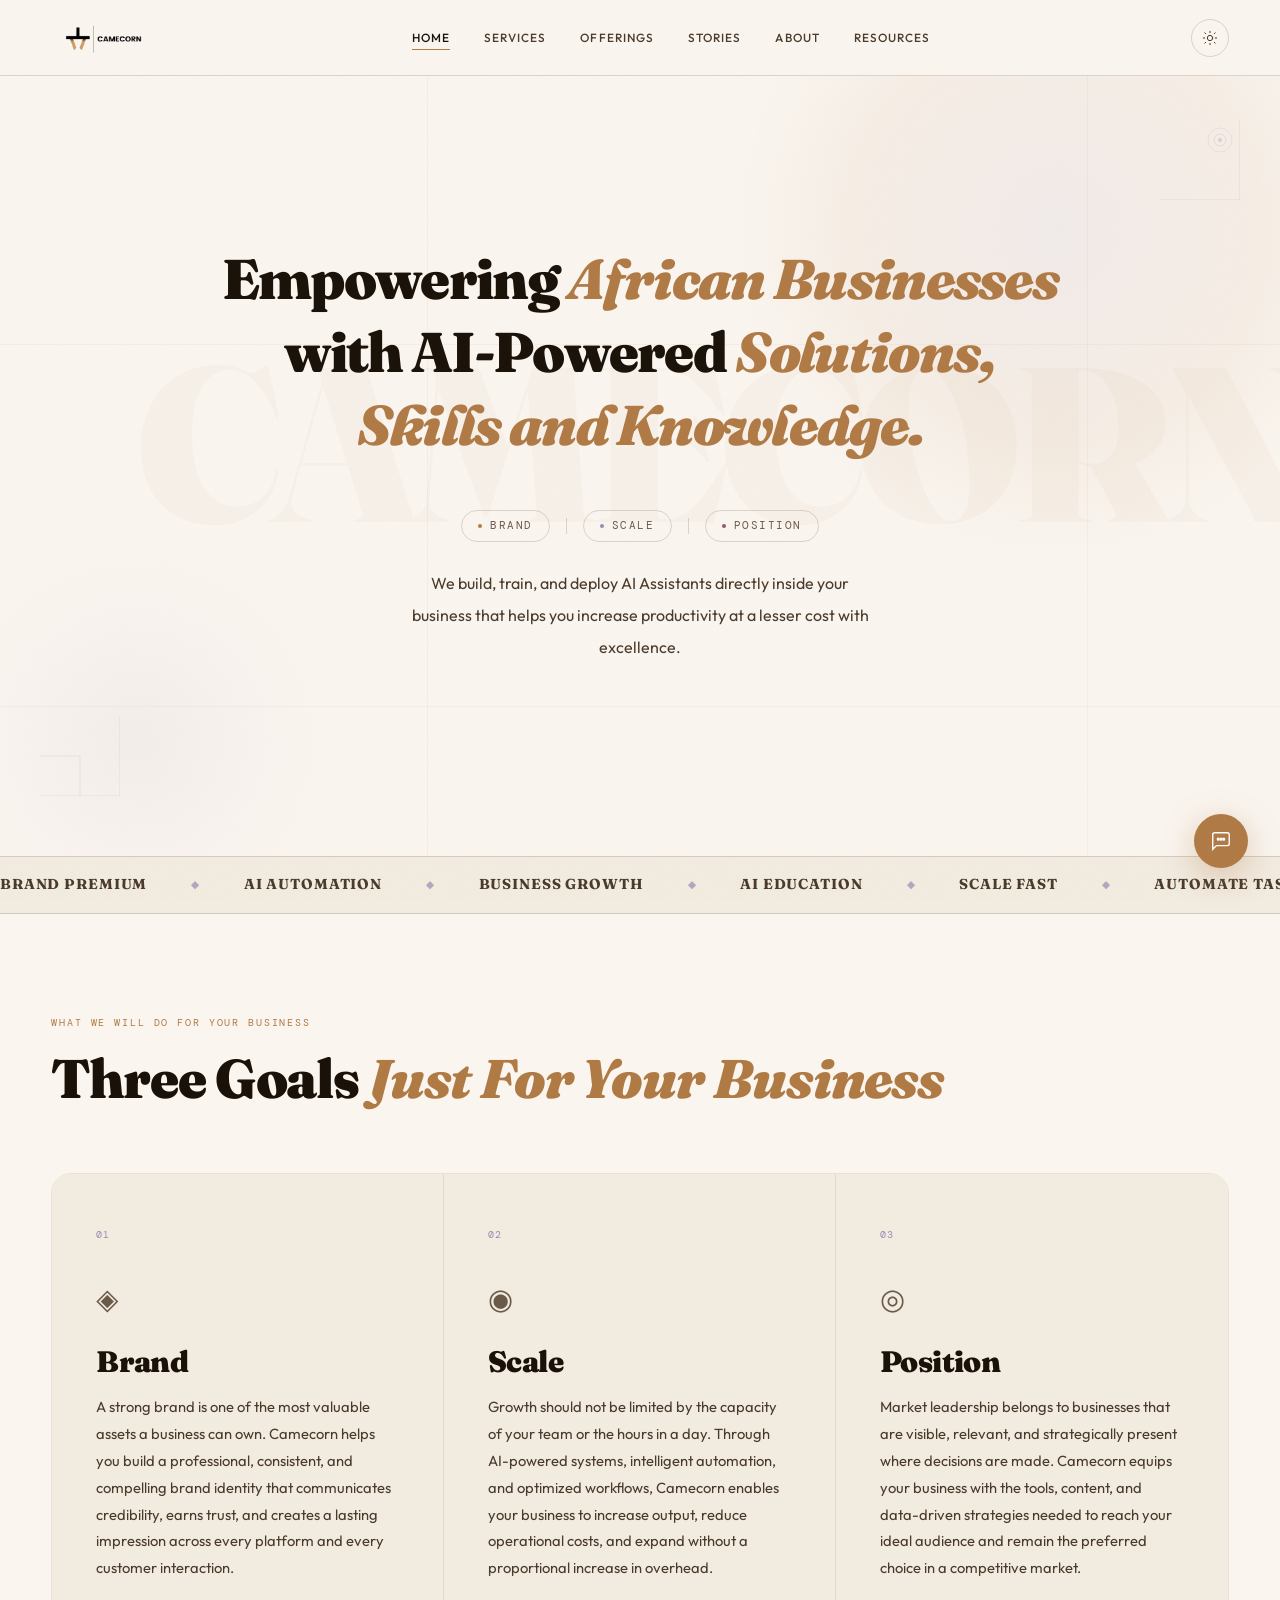
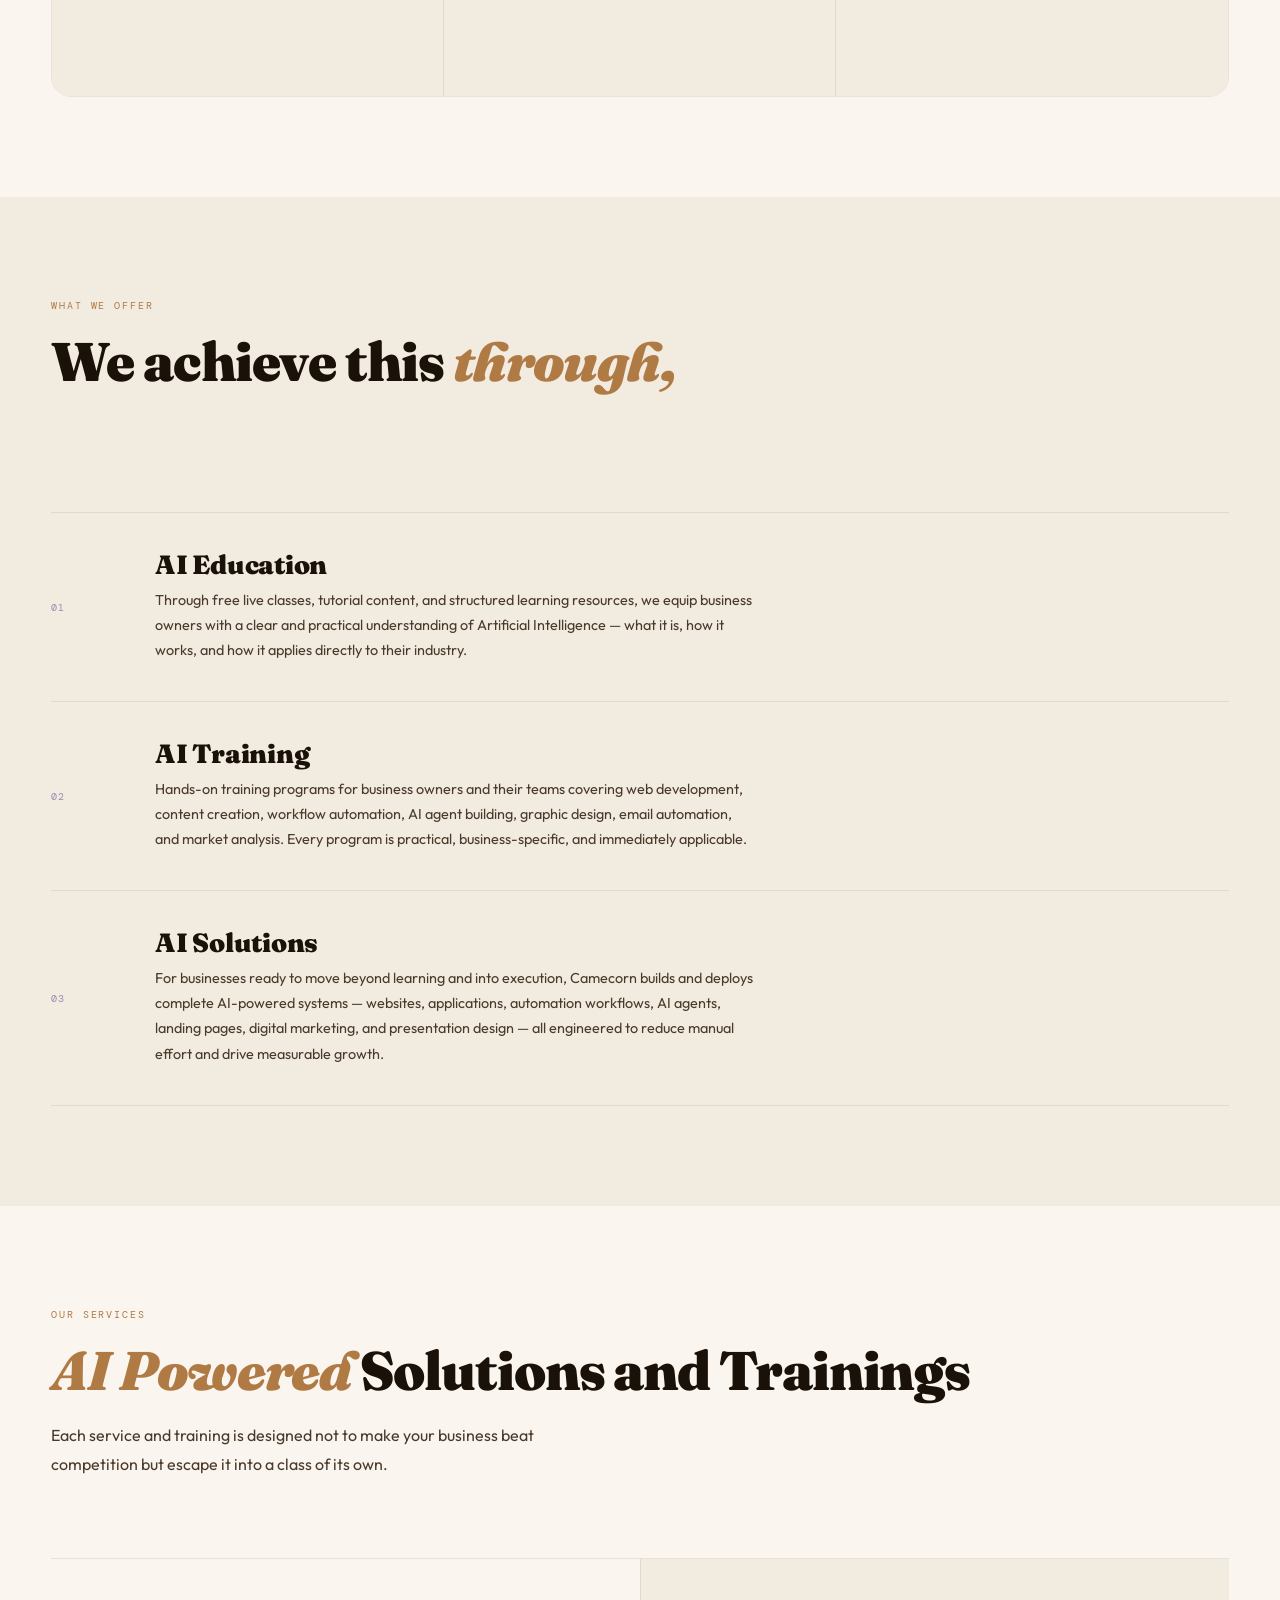
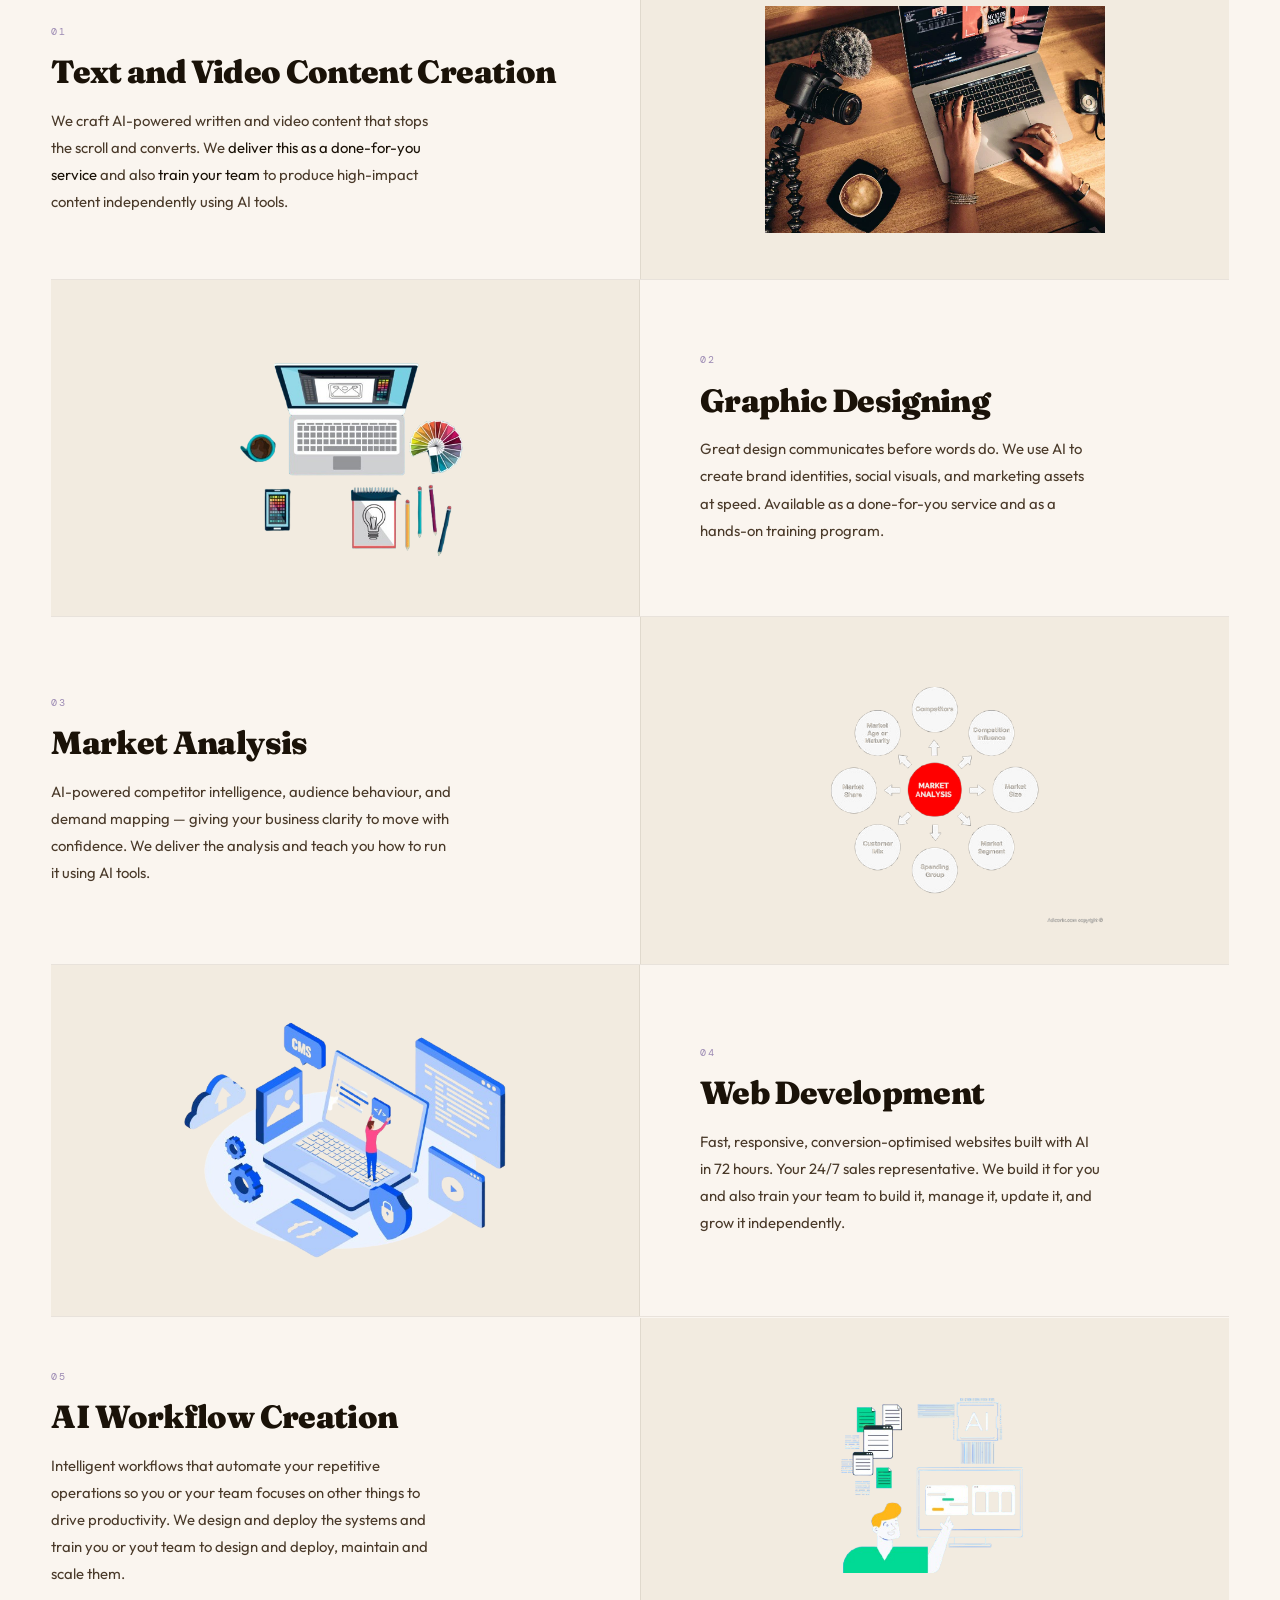
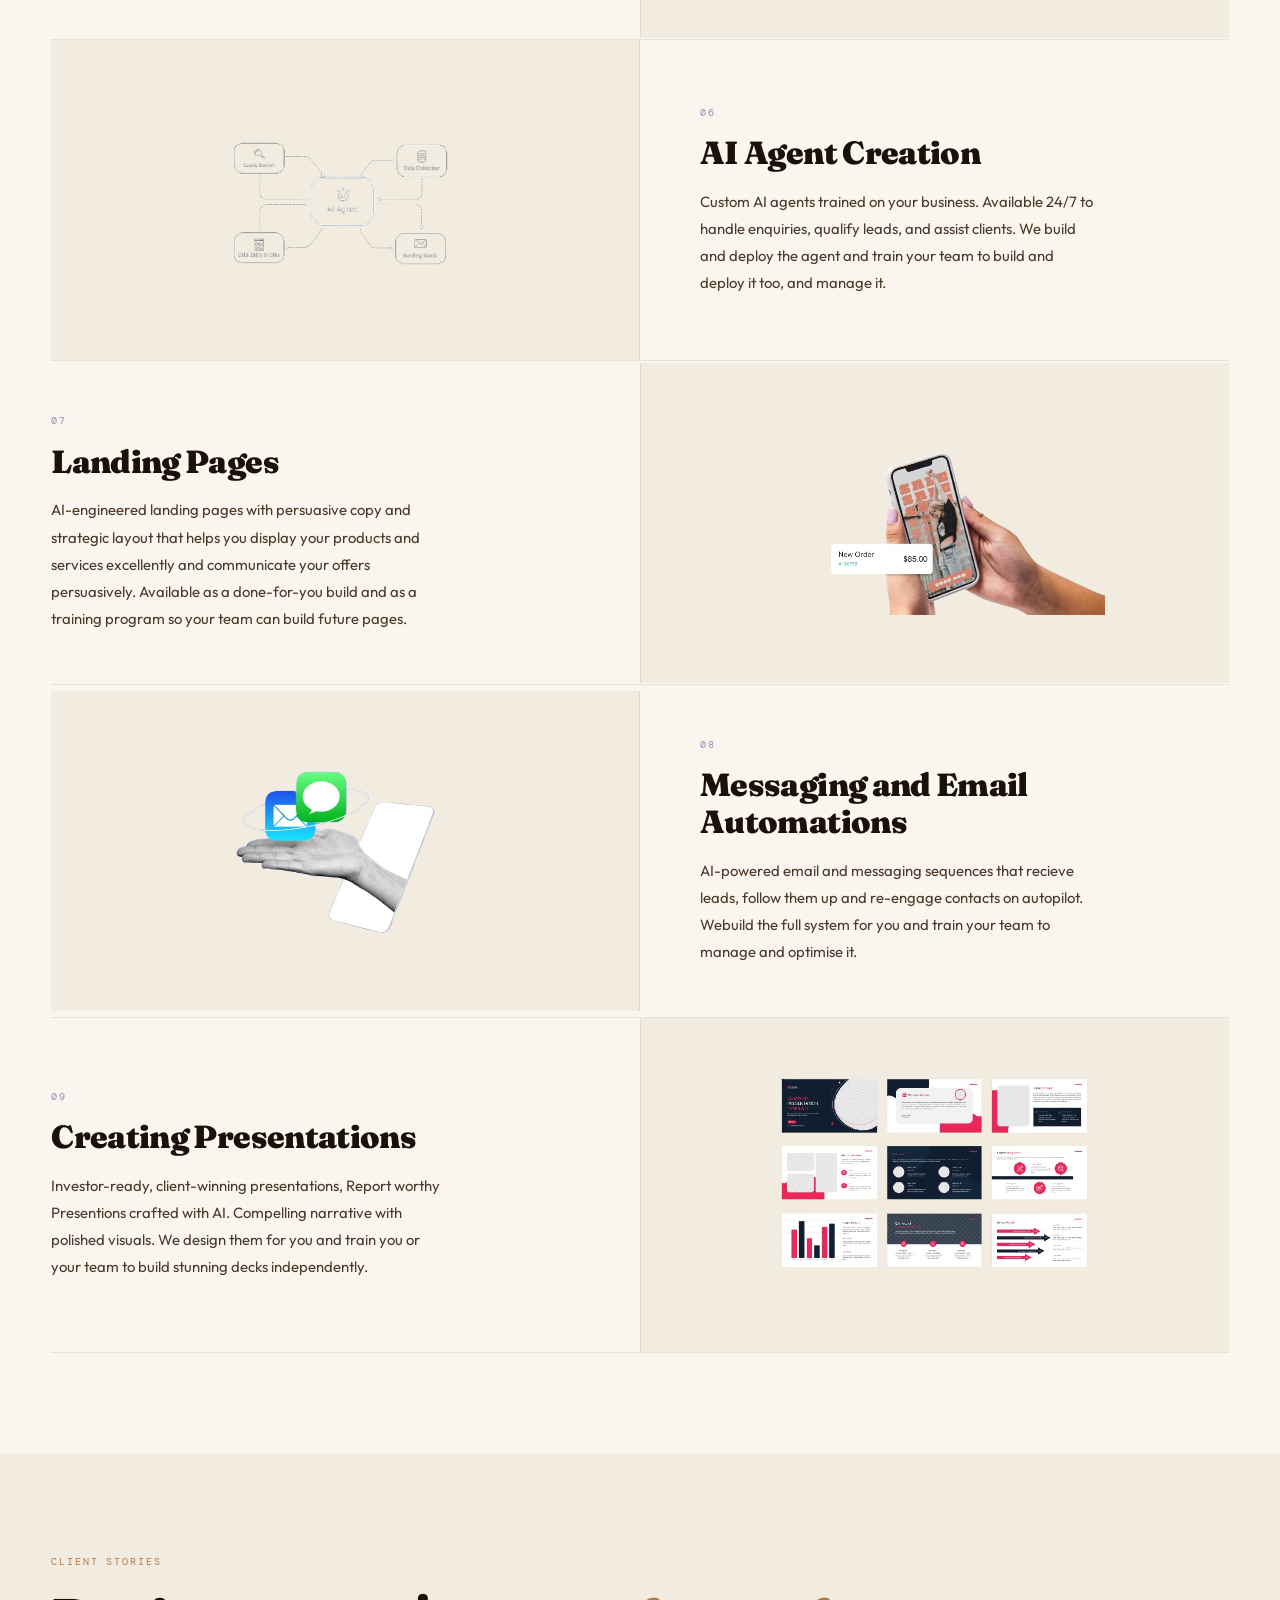
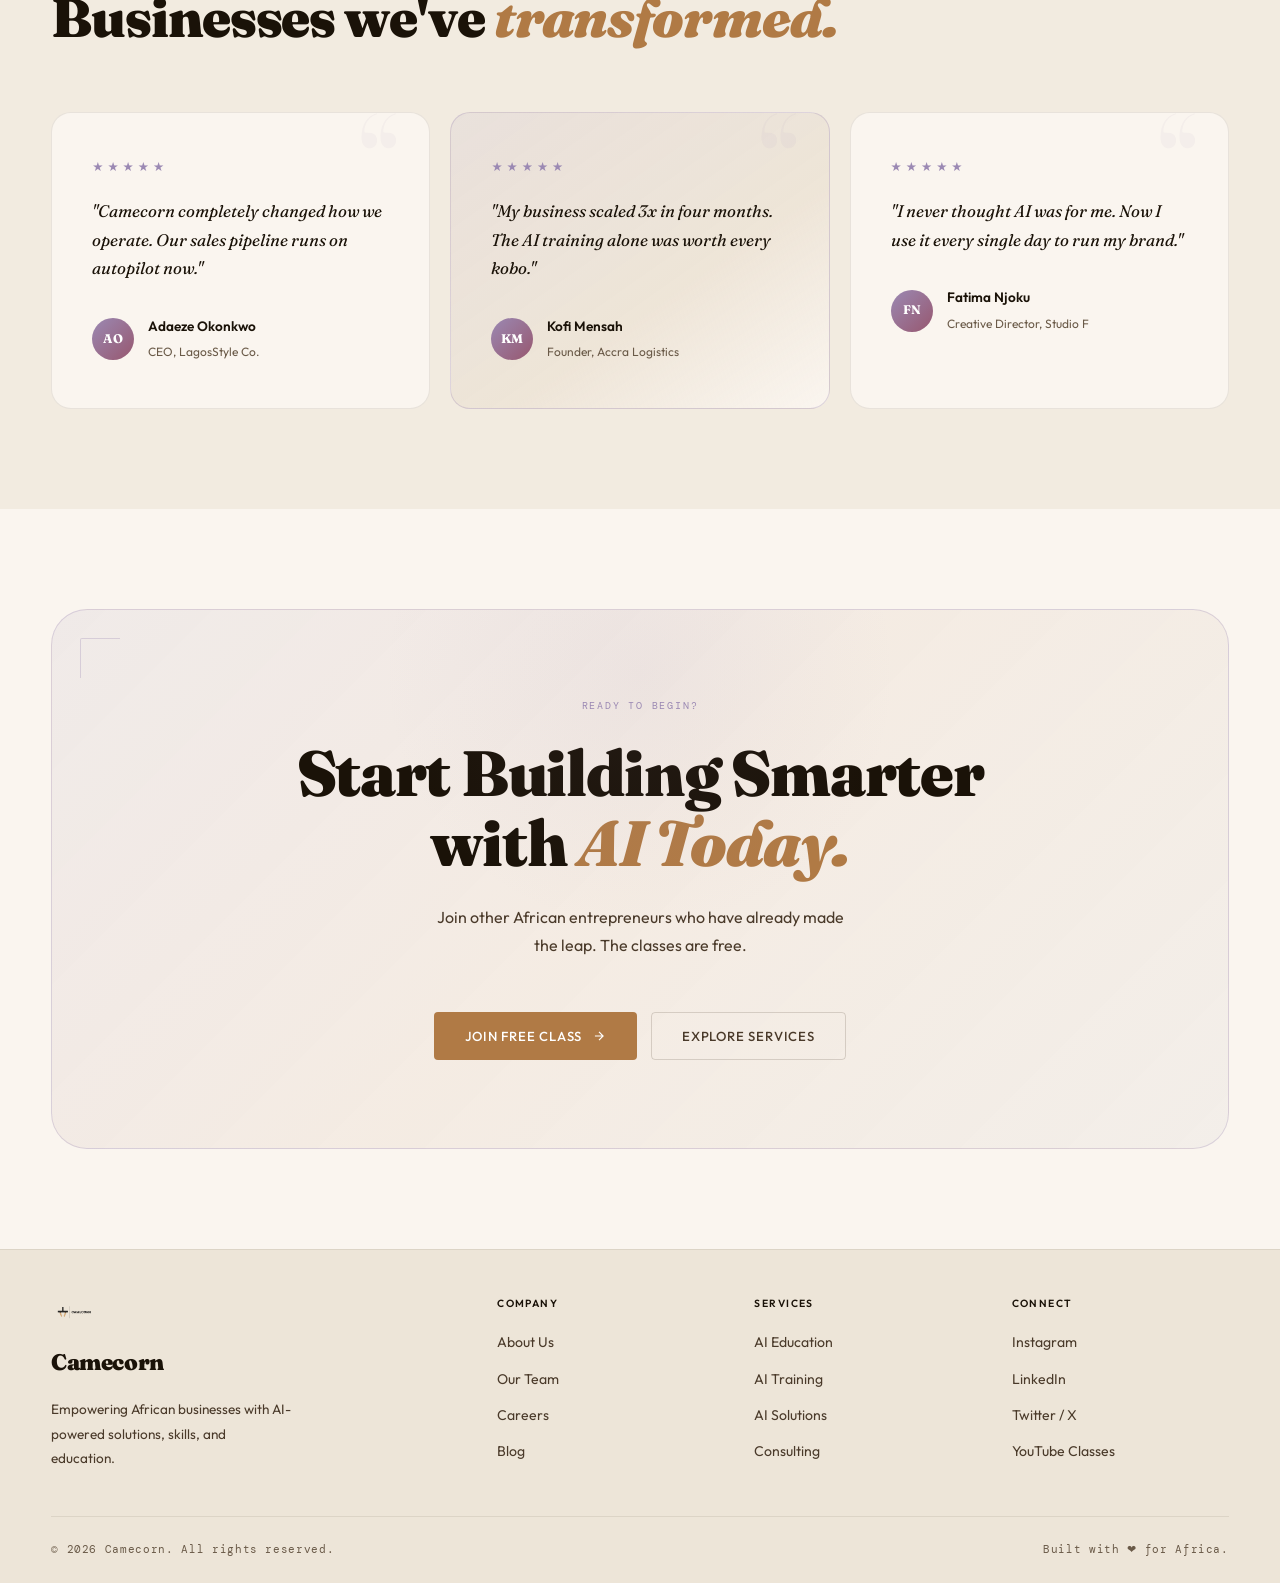
==== commit 040792b5: "Update index.html ADDED NEW LINES" ====
--- a/index.html
+++ b/index.html
@@ -18,12 +18,12 @@
   <div class="container nav">
     <a href="index.html" class="logo-wrap">
       <img src="hero-image.png" alt="Camecorn" class="logo-img">
-      <span class="logo-text">Camecorn</span>
+      <!--<span class="logo-text">Camecorn</span> -->
     </a>
     <nav class="nav-links" id="navLinks">
       <a href="#hero" class="nav-link">Home</a>
-      <a href="#services" class="nav-link">Services</a>
-      <a href="#offerings" class="nav-link">Offerings</a>
+      <a href="#offerings" class="nav-link">Services</a>
+      <a href="#services" class="nav-link">Offerings</a>
       <a href="#testimonials" class="nav-link">Stories</a>
       <a href="about.html" class="nav-link">About</a>
       <a href="resources.html" class="nav-link">Resources</a>
@@ -50,8 +50,8 @@
 <!-- MOBILE MENU -->
 <div class="mobile-menu" id="mobileMenu">
   <a href="#hero">Home</a>
-  <a href="#services">Services</a>
-  <a href="#offerings">Offerings</a>
+  <a href="#offerings">Services</a>
+  <a href="#services">Offerings</a>
   <a href="#testimonials">Stories</a>
   <a href="about.html">About</a>
   <a href="resources.html">Resources</a>
@@ -62,6 +62,16 @@
 <section class="hero-section" id="hero">
   <div class="embers" id="embers"></div>
 
+  <!-- Animated background orbs -->
+  <div class="hero-orbs" aria-hidden="true">
+    <div class="hero-orb hero-orb-1"></div>
+    <div class="hero-orb hero-orb-2"></div>
+    <div class="hero-orb hero-orb-3"></div>
+    <div class="hero-orb hero-orb-4"></div>
+    <div class="hero-orb hero-orb-5"></div>
+  </div>
+  <div class="hero-shimmer" aria-hidden="true"></div>
+
   <div class="hero-grid-lines">
     <div class="hgl hgl-v1"></div>
     <div class="hgl hgl-v2"></div>
@@ -73,12 +83,9 @@
 
   <div class="container hero-inner-text">
 
-    
-
     <h1 class="hero-heading reveal-up" data-delay="100">
       Empowering <em>African Businesses</em><br>
-      with AI-Powered <em>Solutions,
-      Skills and Knowledge.</em>
+      with AI-Powered <em>Solutions,<br> Skills and Knowledge.</em>
     </h1>
 
     <!-- Brand / Scale / Position centred under headline -->
@@ -173,10 +180,10 @@
   <div class="container">
     <div class="services-header">
       <div>
-        <div class="section-label reveal-up">Our Services</div>
+        <div class="section-label reveal-up">WHAT WE OFFER</div>
         <h2 class="section-heading reveal-up" data-delay="100">We achieve this <em>through,</em></h2>
       </div>
-      <p class="services-desc reveal-up" data-delay="200">We don't just talk about AI — we build, train, and deploy it directly inside your business.</p>
+      
     </div>
     <div class="services-list">
       <div class="service-row reveal-up" data-delay="0">
@@ -207,7 +214,7 @@
 <!-- OFFERINGS -->
 <section class="section offerings-section" id="offerings">
   <div class="container">
-    <div class="section-label reveal-up">WHAT WE OFFER</div>
+    <div class="section-label reveal-up">OUR SERVICES</div>
     <h2 class="section-heading reveal-up" data-delay="100"><em>AI Powered</em> Solutions and Trainings</h2>
     <p class="offerings-intro reveal-up" data-delay="200">Each service and training is designed not to make your business beat competition but escape it into a class of its own.</p>
 
@@ -241,7 +248,7 @@
         <div class="offering-content">
           <div class="offering-tag">02</div>
           <h3>Graphic Designing</h3>
-          <p>Great design communicates before words do. We use AI to create brand identities, social visuals, and marketing assets at speed. Available as a <strong>done-for-you service</strong> and as a <strong>hands-on training program</strong>.</p>
+          <p>Great design communicates before words do. We use AI to create brand identities, social visuals, and marketing assets at speed. Available as a done-for-you service and as a hands-on training program.</p>
         </div>
       </div>
 
@@ -249,7 +256,7 @@
         <div class="offering-content">
           <div class="offering-tag">03</div>
           <h3>Market Analysis</h3>
-          <p>AI-powered competitor intelligence, audience behaviour, and demand mapping — giving your business clarity to move with confidence. We <strong>deliver the analysis</strong> and <strong>teach you how to run it</strong> using AI tools.</p>
+          <p>AI-powered competitor intelligence, audience behaviour, and demand mapping — giving your business clarity to move with confidence. We deliver the analysis and teach you how to run it using AI tools.</p>
         </div>
         <div class="offering-visual">
           <div class="offering-img-wrap">
@@ -273,7 +280,7 @@
         <div class="offering-content">
           <div class="offering-tag">04</div>
           <h3>Web Development</h3>
-          <p>Fast, responsive, conversion-optimised websites built with AI. Your 24/7 sales representative. We <strong>build it for you</strong> and also <strong>train your team</strong> to manage, update, and grow it independently.</p>
+          <p>Fast, responsive, conversion-optimised websites built with AI in 72 hours. Your 24/7 sales representative. We build it for you and also train your team to build it, manage it, update it, and grow it independently.</p>
         </div>
       </div>
 
@@ -281,7 +288,7 @@
         <div class="offering-content">
           <div class="offering-tag">05</div>
           <h3>AI Workflow Creation</h3>
-          <p>Intelligent workflows that automate your repetitive operations so your team focuses on what drives real value. We <strong>design and deploy the systems</strong> and <strong>train you</strong> to maintain and scale them.</p>
+          <p>Intelligent workflows that automate your repetitive operations so you or your team focuses on other things to drive productivity. We design and deploy the systems and train you or yout team to design and deploy, maintain and scale them.</p>
         </div>
         <div class="offering-visual">
           <div class="offering-img-wrap">
@@ -305,7 +312,7 @@
         <div class="offering-content">
           <div class="offering-tag">06</div>
           <h3>AI Agent Creation</h3>
-          <p>Custom AI agents trained on your business — available 24/7 to handle enquiries, qualify leads, and assist clients. We <strong>build and deploy the agent</strong> and <strong>train your team</strong> to manage it.</p>
+          <p>Custom AI agents trained on your business. Available 24/7 to handle enquiries, qualify leads, and assist clients. We build and deploy the agent and train your team to build and deploy it too, and manage it.</p>
         </div>
       </div>
 
@@ -313,7 +320,7 @@
         <div class="offering-content">
           <div class="offering-tag">07</div>
           <h3>Landing Pages</h3>
-          <p>AI-engineered landing pages with persuasive copy and strategic layout that turn clicks into customers. Available as a <strong>done-for-you build</strong> and as a <strong>training program</strong> so your team can build future pages.</p>
+          <p>AI-engineered landing pages with persuasive copy and strategic layout that helps you display your products and services excellently and communicate your offers persuasively. Available as a done-for-you build and as a training program so your team can build future pages.</p>
         </div>
         <div class="offering-visual">
           <div class="offering-img-wrap">
@@ -337,7 +344,7 @@
         <div class="offering-content">
           <div class="offering-tag">08</div>
           <h3>Messaging and Email Automations</h3>
-          <p>AI-powered email and messaging sequences that nurture leads and re-engage contacts on autopilot. We <strong>build the full system</strong> for you and <strong>train your team</strong> to manage and optimise it.</p>
+          <p>AI-powered email and messaging sequences that recieve leads, follow them up and re-engage contacts on autopilot. Webuild the full system for you and train your team to manage and optimise it.</p>
         </div>
       </div>
 
@@ -345,7 +352,7 @@
         <div class="offering-content">
           <div class="offering-tag">09</div>
           <h3>Creating Presentations</h3>
-          <p>Investor-ready, client-winning presentations crafted with AI — compelling narrative with polished visuals. We <strong>design them for you</strong> and <strong>train you</strong> to build stunning decks independently.</p>
+          <p>Investor-ready, client-winning presentations, Report worthy Presentions crafted with AI. Compelling narrative with polished visuals. We design them for you and train you or your team to build stunning decks independently.</p>
         </div>
         <div class="offering-visual">
           <div class="offering-img-wrap">
@@ -401,7 +408,7 @@
     <div class="cta-inner reveal-up">
       <div class="cta-label">Ready to Begin?</div>
       <h2 class="cta-heading">Start Building Smarter<br>with <em>AI Today.</em></h2>
-      <p>Join hundreds of African entrepreneurs who have already made the leap. Your first class is free.</p>
+      <p>Join other African entrepreneurs who have already made the leap. The classes are free.</p>
       <div class="cta-actions">
         <button class="btn-primary magnetic" data-magnetic>
           Join Free Class
@@ -508,4 +515,4 @@
 
 <script src="main.js"></script>
 </body>
-</html>+</html>
--- a/styles.css
+++ b/styles.css
@@ -112,10 +112,10 @@
 }
 .nav {
   display:flex; align-items:center; justify-content:space-between;
-  padding: 18px 0;
+  
 }
 .logo-wrap { display:flex; align-items:center; gap:12px; }
-.logo-img { width:38px; height:auto; }
+.logo-img { width:100px; height:auto; }
 .logo-text {
   font-family: var(--font-display);
   font-size: 1.4rem; font-weight:900; color:var(--fg); letter-spacing:-0.02em;
@@ -160,22 +160,21 @@
   background:none; border:none; padding:4px;
 }
 .hamburger span {
-  display:block; width:22px; height:1.5px;
+  display:block; width:22px; height:0.5px;
   background:var(--text); transition:all 0.3s ease; transform-origin:center;
-}
-.hamburger.open span:nth-child(1) { transform:translateY(6.5px) rotate(45deg); }
+}.hamburger.open span:nth-child(1) { transform:translateY(6.5px) rotate(45deg); }
 .hamburger.open span:nth-child(2) { opacity:0; }
 .hamburger.open span:nth-child(3) { transform:translateY(-6.5px) rotate(-45deg); }
 
 /* ============ MOBILE MENU ============ */
 .mobile-menu {
   position:fixed; inset:0; background:var(--bg); z-index:900;
-  display:flex; flex-direction:column; align-items:center; justify-content:center;
-  gap:36px; opacity:0; pointer-events:none; transition:opacity 0.4s ease;
+  display:flex; flex-direction:column; align-items:center; justify-content:flex-start;
+  gap:16px; opacity:0; pointer-events:none; transition:opacity 0.4s ease; margin-top: 74px;
 }
 .mobile-menu.open { opacity:1; pointer-events:all; }
 .mobile-menu a {
-  font-family:var(--font-display); font-size:2.8rem; font-weight:900;
+  font-family:var(--font-display); font-size:0.7rem; font-weight:900;
   color:var(--fg); letter-spacing:-0.02em; transition:color 0.3s;
 }
 .mobile-menu a:hover { color:var(--accent); }
@@ -255,10 +254,10 @@
   50%      { transform:scale(1.8); opacity:0.4; }
 }
 .hero-heading {
-  font-family:var(--font-display); font-size:clamp(2.6rem,7vw,5.0rem);
+  font-family:var(--font-display); font-size:clamp(2.6rem,7vw,3.5rem);
   font-weight:900; color:var(--fg);
-  line-height:1.05; letter-spacing:-0.03em;
-  margin-bottom:20px; max-width:900px;
+  line-height:1.3; letter-spacing:-0.03em;
+  margin-bottom:25px; max-width:900px;
   
 }
 .hero-heading em { color:var(--accent); font-style:italic; }
@@ -267,7 +266,7 @@
 /* Brand / Scale / Position pills under headline */
 .hero-pillars {
   display:flex; align-items:center; justify-content:center;
-  gap:16px; flex-wrap:wrap; margin-bottom:24px;
+  gap:16px; flex-wrap:wrap; margin-bottom:25px; margin-top: 24px;
 }
 .hero-pill {
   display:inline-flex; align-items:center; gap:8px;
@@ -288,7 +287,7 @@
 
 .hero-sub {
   font-size:1rem; font-weight:400; color:var(--text);
-  max-width:480px; line-height:1.8; text-align:center;
+  max-width:480px; line-height:2.0;text-align:center;
 }
 
 .hero-corner { position:absolute; width:80px; height:80px; color:var(--accent-lav); }
@@ -428,8 +427,8 @@
   margin-bottom:16px; line-height:1.15; transition:color 0.3s;
 }
 .offering-row:hover .offering-content h3 { color:var(--accent); }
-.offering-content p { font-size:0.93rem; color:var(--text); line-height:1.82; max-width:400px; }
-.offering-content p strong { font-weight:600; color:var(--fg); }
+.offering-content p { font-size:0.93rem; color:var(--text); line-height:1.82; max-width:400px;  }
+.offering-content p strong { font-weight:400; color:var(--fg); }
 
 .offering-visual {
   display:flex; align-items:center; justify-content:center;
@@ -893,4 +892,4 @@
   .footer-links { grid-template-columns:1fr; }
   .cta-inner::after { display:none; }
   .hero-pillars { gap:8px; }
-}+}
